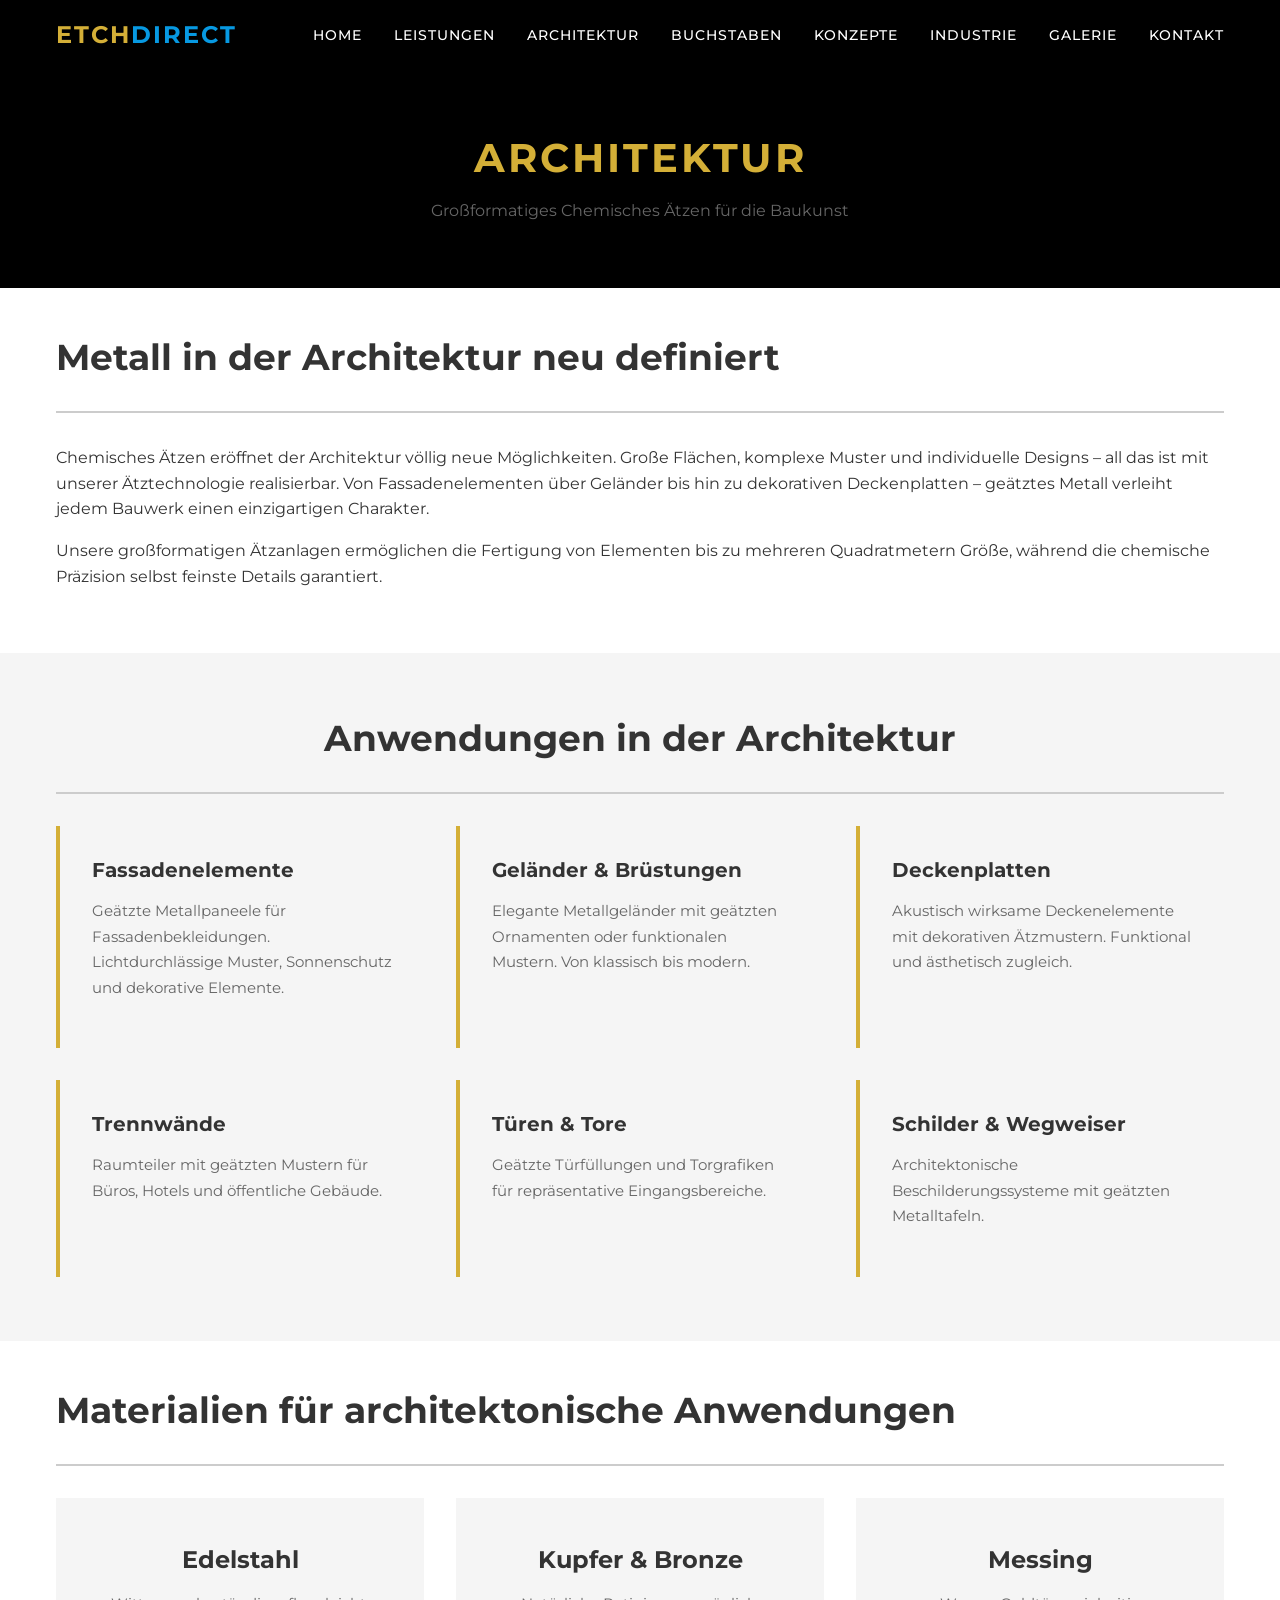
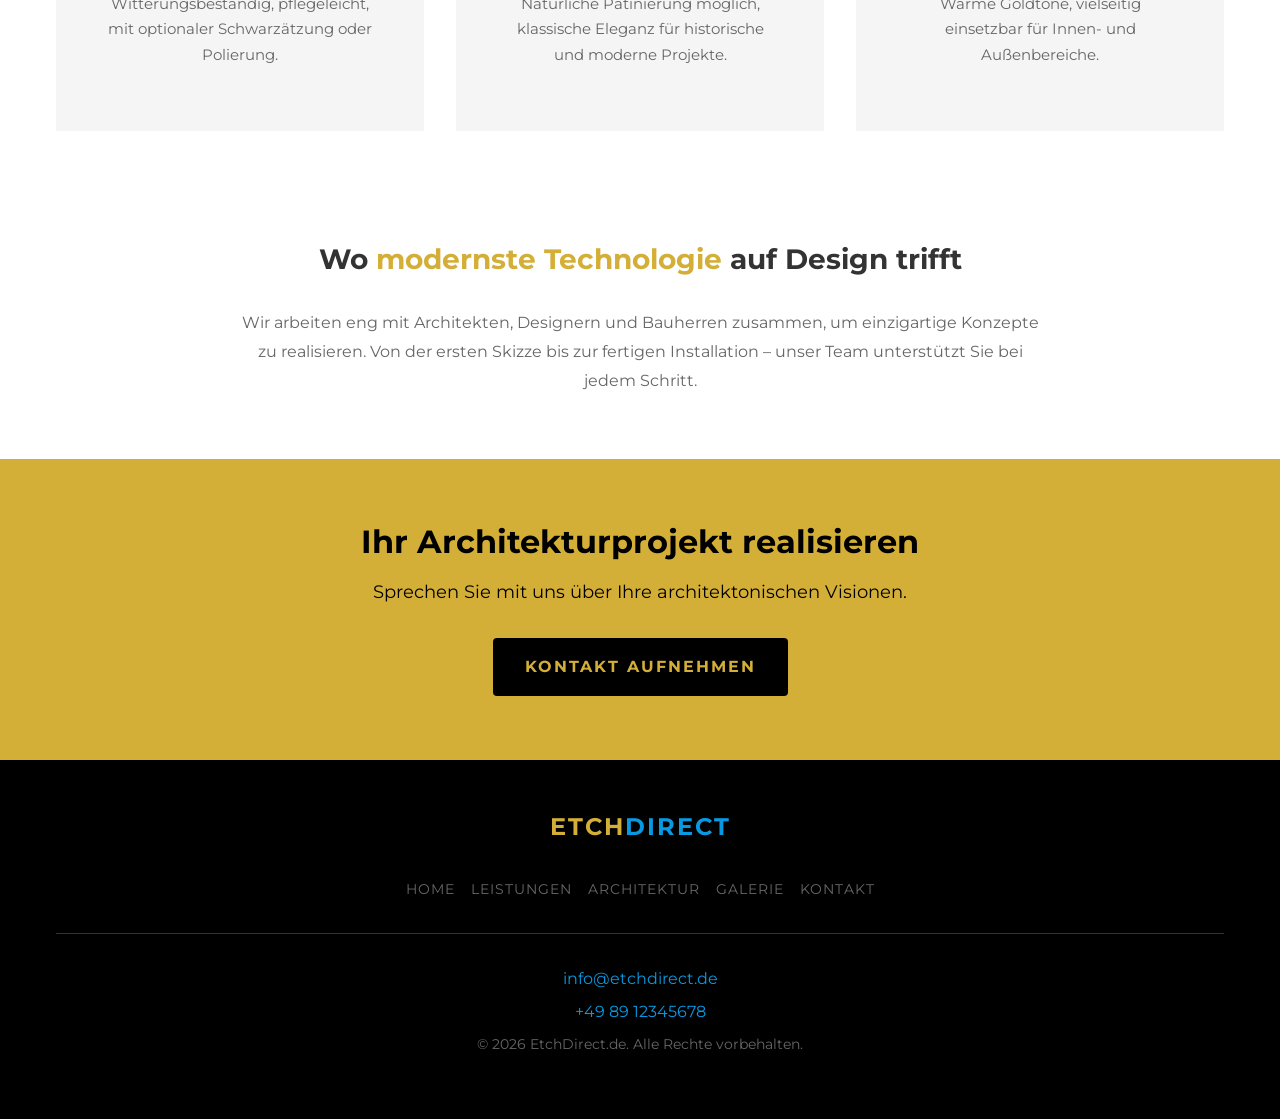
==== architectural.html @ eb01b8ef "Initial commit - EtchDirect.de German site" ====
<!DOCTYPE html>
<html lang="de">
<head>
    <meta charset="UTF-8">
    <meta name="viewport" content="width=device-width, initial-scale=1.0">
    <meta name="description" content="Großformatiges chemisches Ätzen für die Architektur - Fassadenelemente, Geländer, Deckenplatten und dekorative Metallstrukturen für Gebäude.">
    <meta name="keywords" content="Architektur Ätzen, Großformat Ätzen, Fassade Metall, Geländer Ätzen, Deckenplatten">
    <link rel="canonical" href="https://www.etchdirect.de/architectural.html">
    <title>Architektur - Großformatiges Chemisches Ätzen | EtchDirect.de</title>
    <link rel="preconnect" href="https://fonts.googleapis.com">
    <link rel="preconnect" href="https://fonts.gstatic.com" crossorigin>
    <link href="https://fonts.googleapis.com/css2?family=Montserrat:wght@400;500;700&display=swap" rel="stylesheet">
    <link rel="stylesheet" href="styles.css">
</head>
<body>
    <header class="header">
        <div class="container header__inner">
            <a href="index.html" class="logo">Etch<span>Direct</span></a>
            <nav class="nav" aria-label="Hauptnavigation">
                <ul class="nav__list">
                    <li class="nav__item"><a href="index.html" class="nav__link">Home</a></li>
                    <li class="nav__item">
                        <a href="services/chemical-etching.html" class="nav__link">Leistungen</a>
                        <ul class="nav__dropdown">
                            <li><a href="services/chemical-etching.html" class="nav__dropdown-link">Chemisches Ätzen</a></li>
                            <li><a href="services/chemical-milling.html" class="nav__dropdown-link">Chemische Bearbeitung</a></li>
                            <li><a href="services/metal-patination.html" class="nav__dropdown-link">Metall-Patinierung</a></li>
                        </ul>
                    </li>
                    <li class="nav__item"><a href="architectural.html" class="nav__link">Architektur</a></li>
                    <li class="nav__item"><a href="letters.html" class="nav__link">Buchstaben</a></li>
                    <li class="nav__item"><a href="concepts.html" class="nav__link">Konzepte</a></li>
                    <li class="nav__item"><a href="industrial.html" class="nav__link">Industrie</a></li>
                    <li class="nav__item"><a href="gallery.html" class="nav__link">Galerie</a></li>
                    <li class="nav__item"><a href="contact.html" class="nav__link">Kontakt</a></li>
                </ul>
            </nav>
            <button class="menu-toggle" aria-label="Menü öffnen" aria-expanded="false">
                <span class="menu-toggle__bar"></span>
                <span class="menu-toggle__bar"></span>
                <span class="menu-toggle__bar"></span>
            </button>
        </div>
        <nav class="nav--mobile" aria-label="Mobile Navigation">
            <ul class="nav__list">
                <li class="nav__item"><a href="index.html" class="nav__link">Home</a></li>
                <li class="nav__item"><a href="services/chemical-etching.html" class="nav__link">Leistungen</a></li>
                <li class="nav__item"><a href="architectural.html" class="nav__link">Architektur</a></li>
                <li class="nav__item"><a href="letters.html" class="nav__link">Buchstaben</a></li>
                <li class="nav__item"><a href="concepts.html" class="nav__link">Konzepte</a></li>
                <li class="nav__item"><a href="industrial.html" class="nav__link">Industrie</a></li>
                <li class="nav__item"><a href="gallery.html" class="nav__link">Galerie</a></li>
                <li class="nav__item"><a href="contact.html" class="nav__link">Kontakt</a></li>
            </ul>
        </nav>
    </header>

    <section class="page-header">
        <div class="container">
            <h1 class="page-header__title">Architektur</h1>
            <p class="page-header__subtitle">Großformatiges Chemisches Ätzen für die Baukunst</p>
        </div>
    </section>

    <section class="section">
        <div class="container">
            <h2>Metall in der Architektur neu definiert</h2>
            <hr class="divider">
            <p>
                Chemisches Ätzen eröffnet der Architektur völlig neue Möglichkeiten. Große Flächen, komplexe Muster und 
                individuelle Designs – all das ist mit unserer Ätztechnologie realisierbar. Von Fassadenelementen über 
                Geländer bis hin zu dekorativen Deckenplatten – geätztes Metall verleiht jedem Bauwerk einen einzigartigen Charakter.
            </p>
            <p>
                Unsere großformatigen Ätzanlagen ermöglichen die Fertigung von Elementen bis zu mehreren Quadratmetern Größe, 
                während die chemische Präzision selbst feinste Details garantiert.
            </p>
        </div>
    </section>

    <section class="features section--grey">
        <div class="container">
            <h2 class="text-center">Anwendungen in der Architektur</h2>
            <hr class="divider">
            <div class="features__grid">
                <div class="feature-card">
                    <h3 class="feature-card__title">Fassadenelemente</h3>
                    <p class="feature-card__text">
                        Geätzte Metallpaneele für Fassadenbekleidungen. Lichtdurchlässige Muster, Sonnenschutz und dekorative Elemente.
                    </p>
                </div>
                <div class="feature-card">
                    <h3 class="feature-card__title">Geländer & Brüstungen</h3>
                    <p class="feature-card__text">
                        Elegante Metallgeländer mit geätzten Ornamenten oder funktionalen Mustern. Von klassisch bis modern.
                    </p>
                </div>
                <div class="feature-card">
                    <h3 class="feature-card__title">Deckenplatten</h3>
                    <p class="feature-card__text">
                        Akustisch wirksame Deckenelemente mit dekorativen Ätzmustern. Funktional und ästhetisch zugleich.
                    </p>
                </div>
                <div class="feature-card">
                    <h3 class="feature-card__title">Trennwände</h3>
                    <p class="feature-card__text">
                        Raumteiler mit geätzten Mustern für Büros, Hotels und öffentliche Gebäude.
                    </p>
                </div>
                <div class="feature-card">
                    <h3 class="feature-card__title">Türen & Tore</h3>
                    <p class="feature-card__text">
                        Geätzte Türfüllungen und Torgrafiken für repräsentative Eingangsbereiche.
                    </p>
                </div>
                <div class="feature-card">
                    <h3 class="feature-card__title">Schilder & Wegweiser</h3>
                    <p class="feature-card__text">
                        Architektonische Beschilderungssysteme mit geätzten Metalltafeln.
                    </p>
                </div>
            </div>
        </div>
    </section>

    <section class="section">
        <div class="container">
            <h2>Materialien für architektonische Anwendungen</h2>
            <hr class="divider">
            <div class="services-grid">
                <div class="service-card">
                    <h3 class="service-card__title">Edelstahl</h3>
                    <p class="service-card__text">
                        Witterungsbeständig, pflegeleicht, mit optionaler Schwarzätzung oder Polierung.
                    </p>
                </div>
                <div class="service-card">
                    <h3 class="service-card__title">Kupfer & Bronze</h3>
                    <p class="service-card__text">
                        Natürliche Patinierung möglich, klassische Eleganz für historische und moderne Projekte.
                    </p>
                </div>
                <div class="service-card">
                    <h3 class="service-card__title">Messing</h3>
                    <p class="service-card__text">
                        Warme Goldtöne, vielseitig einsetzbar für Innen- und Außenbereiche.
                    </p>
                </div>
            </div>
        </div>
    </section>

    <section class="artisan-section">
        <div class="container">
            <h3 class="artisan-section__title">Wo <span>modernste Technologie</span> auf Design trifft</h3>
            <p class="artisan-section__text">
                Wir arbeiten eng mit Architekten, Designern und Bauherren zusammen, um einzigartige Konzepte 
                zu realisieren. Von der ersten Skizze bis zur fertigen Installation – unser Team unterstützt 
                Sie bei jedem Schritt.
            </p>
        </div>
    </section>

    <section class="cta">
        <div class="container">
            <h2 class="cta__title">Ihr Architekturprojekt realisieren</h2>
            <p class="cta__text">Sprechen Sie mit uns über Ihre architektonischen Visionen.</p>
            <a href="contact.html" class="cta__button">Kontakt aufnehmen</a>
        </div>
    </section>

    <footer class="footer">
        <div class="container">
            <div class="footer__logo">Etch<span>Direct</span></div>
            <nav class="footer__nav">
                <a href="index.html" class="footer__nav-link">Home</a>
                <a href="services/chemical-etching.html" class="footer__nav-link">Leistungen</a>
                <a href="architectural.html" class="footer__nav-link">Architektur</a>
                <a href="gallery.html" class="footer__nav-link">Galerie</a>
                <a href="contact.html" class="footer__nav-link">Kontakt</a>
            </nav>
            <div class="footer__contact">
                <div class="footer__contact-item"><a href="mailto:info@etchdirect.de">info@etchdirect.de</a></div>
                <div class="footer__contact-item"><a href="tel:+498912345678">+49 89 12345678</a></div>
            </div>
            <p class="footer__copy">© 2026 EtchDirect.de. Alle Rechte vorbehalten.</p>
        </div>
    </footer>

    <script>
        const menuToggle = document.querySelector('.menu-toggle');
        const navMobile = document.querySelector('.nav--mobile');
        menuToggle.addEventListener('click', function() {
            this.classList.toggle('active');
            navMobile.classList.toggle('active');
            document.body.style.overflow = navMobile.classList.contains('active') ? 'hidden' : '';
        });
    </script>
</body>
</html>
---- styles.css ----
/* EtchDirect.de - German Chemical Etching Website Styles */

/* ========================================
   CSS Variables / Color Palette
   ======================================== */
:root {
    --color-black: #000000;
    --color-white: #FFFFFF;
    --color-accent-blue: #0799E2;
    --color-grey-dark: #333333;
    --color-grey: #666666;
    --color-grey-light: #f5f5f5;
    --color-gold: #D4AF37;
    --color-gold-dark: #B8860B;
    --color-divider: #cccccc;
    
    --font-primary: 'Montserrat', Arial, sans-serif;
    --font-body: 'Montserrat', Arial, sans-serif;
    
    --spacing-xs: 0.5rem;
    --spacing-sm: 1rem;
    --spacing-md: 2rem;
    --spacing-lg: 3rem;
    --spacing-xl: 4rem;
    
    --transition-fast: 0.3s ease;
    --transition-slow: 0.5s ease;
}

/* ========================================
   Reset & Base Styles
   ======================================== */
*, *::before, *::after {
    box-sizing: border-box;
    margin: 0;
    padding: 0;
}

html {
    font-size: 16px;
    scroll-behavior: smooth;
}

body {
    font-family: var(--font-body);
    font-size: 1rem;
    line-height: 1.6;
    color: var(--color-grey-dark);
    background-color: var(--color-white);
    overflow-x: hidden;
}

img {
    max-width: 100%;
    height: auto;
    display: block;
}

a {
    color: var(--color-accent-blue);
    text-decoration: none;
    transition: color var(--transition-fast);
}

a:hover {
    color: var(--color-gold);
}

h1, h2, h3, h4, h5, h6 {
    font-weight: 700;
    line-height: 1.2;
    margin-bottom: var(--spacing-sm);
}

h1 { font-size: 2.25rem; }
h2 { font-size: 1.875rem; }
h3 { font-size: 1.5rem; }
h4 { font-size: 1.25rem; }

p {
    margin-bottom: var(--spacing-sm);
}

/* ========================================
   Layout Containers
   ======================================== */
.container {
    width: 100%;
    max-width: 1200px;
    margin: 0 auto;
    padding: 0 var(--spacing-sm);
}

.section {
    padding: var(--spacing-lg) 0;
}

.section--dark {
    background-color: var(--color-black);
    color: var(--color-white);
}

.section--grey {
    background-color: var(--color-grey-light);
}

/* ========================================
   Header & Navigation
   ======================================== */
.header {
    background-color: var(--color-black);
    padding: var(--spacing-sm) 0;
    position: sticky;
    top: 0;
    z-index: 1000;
}

.header__inner {
    display: flex;
    justify-content: space-between;
    align-items: center;
}

.logo {
    font-size: 1.5rem;
    font-weight: 700;
    color: var(--color-gold);
    text-transform: uppercase;
    letter-spacing: 2px;
}

.logo span {
    color: var(--color-accent-blue);
}

/* Desktop Navigation */
.nav {
    display: none;
}

.nav__list {
    list-style: none;
    display: flex;
    gap: var(--spacing-md);
}

.nav__item {
    position: relative;
}

.nav__link {
    color: var(--color-white);
    font-size: 0.875rem;
    font-weight: 500;
    text-transform: uppercase;
    letter-spacing: 1px;
    padding: var(--spacing-xs) 0;
    display: block;
}

.nav__link:hover {
    color: var(--color-gold);
}

/* Dropdown */
.nav__dropdown {
    position: absolute;
    top: 100%;
    left: 0;
    background-color: var(--color-black);
    min-width: 200px;
    opacity: 0;
    visibility: hidden;
    transform: translateY(10px);
    transition: all var(--transition-fast);
    z-index: 100;
}

.nav__item:hover .nav__dropdown {
    opacity: 1;
    visibility: visible;
    transform: translateY(0);
}

.nav__dropdown-link {
    display: block;
    padding: var(--spacing-xs) var(--spacing-sm);
    color: var(--color-white);
    font-size: 0.875rem;
    border-bottom: 1px solid var(--color-grey-dark);
}

.nav__dropdown-link:hover {
    background-color: var(--color-gold);
    color: var(--color-black);
}

/* Mobile Menu Toggle */
.menu-toggle {
    display: flex;
    flex-direction: column;
    justify-content: space-between;
    width: 30px;
    height: 24px;
    background: none;
    border: none;
    cursor: pointer;
    padding: 0;
}

.menu-toggle__bar {
    display: block;
    width: 100%;
    height: 3px;
    background-color: var(--color-gold);
    transition: all var(--transition-fast);
}

.menu-toggle.active .menu-toggle__bar:nth-child(1) {
    transform: rotate(45deg) translate(6px, 6px);
}

.menu-toggle.active .menu-toggle__bar:nth-child(2) {
    opacity: 0;
}

.menu-toggle.active .menu-toggle__bar:nth-child(3) {
    transform: rotate(-45deg) translate(6px, -6px);
}

/* Mobile Navigation Overlay */
.nav--mobile {
    position: fixed;
    top: 0;
    left: 0;
    width: 100%;
    height: 100vh;
    background-color: rgba(0, 0, 0, 0.95);
    display: flex;
    flex-direction: column;
    justify-content: center;
    align-items: center;
    gap: var(--spacing-md);
    opacity: 0;
    visibility: hidden;
    transition: all var(--transition-slow);
    z-index: 999;
}

.nav--mobile.active {
    opacity: 1;
    visibility: visible;
}

.nav--mobile .nav__list {
    flex-direction: column;
    align-items: center;
    gap: var(--spacing-md);
}

.nav--mobile .nav__link {
    font-size: 1.5rem;
}

/* Social Icons */
.social-icons {
    display: flex;
    gap: var(--spacing-sm);
    margin-top: var(--spacing-sm);
}

.social-icon {
    color: var(--color-white);
    font-size: 1.25rem;
    transition: color var(--transition-fast);
}

.social-icon:hover {
    color: var(--color-gold);
}

/* ========================================
   Hero Section
   ======================================== */
.hero {
    background-color: var(--color-black);
    color: var(--color-white);
    text-align: center;
    padding: var(--spacing-xl) var(--spacing-sm);
    min-height: 80vh;
    display: flex;
    flex-direction: column;
    justify-content: center;
    align-items: center;
}

.hero__title {
    font-size: 2.5rem;
    font-weight: 700;
    text-transform: uppercase;
    letter-spacing: 3px;
    margin-bottom: var(--spacing-md);
    color: var(--color-gold);
}

.hero__subtitle {
    font-size: 1.125rem;
    max-width: 800px;
    margin: 0 auto var(--spacing-md);
    line-height: 1.8;
}

.hero__tagline {
    font-size: 1rem;
    color: var(--color-grey);
    margin-bottom: var(--spacing-lg);
}

/* ========================================
   About Section
   ======================================== */
.about {
    padding: var(--spacing-xl) var(--spacing-sm);
    background-color: var(--color-black);
    color: var(--color-white);
}

.about__title {
    font-size: 2rem;
    color: var(--color-gold);
    text-align: center;
    margin-bottom: var(--spacing-md);
}

.about__text {
    max-width: 900px;
    margin: 0 auto;
    text-align: center;
    font-size: 1rem;
    line-height: 1.8;
    color: var(--color-white);
}

.about__text p {
    margin-bottom: var(--spacing-md);
}

/* ========================================
   Features Section
   ======================================== */
.features {
    padding: var(--spacing-xl) var(--spacing-sm);
}

.features__title {
    font-size: 1.5rem;
    text-align: center;
    color: var(--color-grey-dark);
    margin-bottom: var(--spacing-lg);
}

.features__grid {
    display: grid;
    grid-template-columns: 1fr;
    gap: var(--spacing-md);
    max-width: 1200px;
    margin: 0 auto;
}

.feature-card {
    padding: var(--spacing-md);
    background-color: var(--color-grey-light);
    border-left: 4px solid var(--color-gold);
}

.feature-card__title {
    font-size: 1.25rem;
    color: var(--color-grey-dark);
    margin-bottom: var(--spacing-sm);
}

.feature-card__text {
    color: var(--color-grey);
    font-size: 0.9375rem;
    line-height: 1.7;
}

/* ========================================
   Contact Section
   ======================================== */
.contact {
    padding: var(--spacing-xl) var(--spacing-sm);
    background-color: var(--color-black);
    color: var(--color-white);
}

.contact__title {
    font-size: 2rem;
    color: var(--color-gold);
    text-align: center;
    margin-bottom: var(--spacing-lg);
}

.contact__grid {
    display: grid;
    grid-template-columns: 1fr;
    gap: var(--spacing-lg);
    max-width: 1000px;
    margin: 0 auto;
}

.contact__info {
    text-align: center;
}

.contact__info-item {
    margin-bottom: var(--spacing-md);
}

.contact__info-label {
    font-size: 0.875rem;
    color: var(--color-grey);
    text-transform: uppercase;
    letter-spacing: 1px;
    margin-bottom: var(--spacing-xs);
}

.contact__info-value {
    font-size: 1.25rem;
    color: var(--color-white);
}

.contact__info-value a {
    color: var(--color-accent-blue);
}

.contact__info-value a:hover {
    color: var(--color-gold);
}

/* ========================================
   Contact Form
   ======================================== */
.contact-form {
    background-color: var(--color-grey-dark);
    padding: var(--spacing-md);
    border-radius: 8px;
}

.form-group {
    margin-bottom: var(--spacing-sm);
}

.form-label {
    display: block;
    font-size: 0.875rem;
    color: var(--color-white);
    margin-bottom: var(--spacing-xs);
    text-transform: uppercase;
    letter-spacing: 1px;
}

.form-input,
.form-textarea {
    width: 100%;
    padding: 0.75rem;
    font-size: 1rem;
    font-family: var(--font-body);
    border: 2px solid var(--color-grey);
    background-color: var(--color-black);
    color: var(--color-white);
    border-radius: 4px;
    transition: border-color var(--transition-fast);
}

.form-input:focus,
.form-textarea:focus {
    outline: none;
    border-color: var(--color-gold);
}

.form-textarea {
    min-height: 150px;
    resize: vertical;
}

.form-button {
    width: 100%;
    padding: 1rem;
    font-size: 1rem;
    font-weight: 700;
    text-transform: uppercase;
    letter-spacing: 2px;
    background-color: var(--color-gold);
    color: var(--color-black);
    border: none;
    border-radius: 4px;
    cursor: pointer;
    transition: background-color var(--transition-fast);
}

.form-button:hover {
    background-color: var(--color-gold-dark);
}

/* ========================================
   Services Section
   ======================================== */
.services-grid {
    display: grid;
    grid-template-columns: 1fr;
    gap: var(--spacing-md);
}

.service-card {
    padding: var(--spacing-lg);
    background-color: var(--color-grey-light);
    text-align: center;
    transition: transform var(--transition-fast), box-shadow var(--transition-fast);
}

.service-card:hover {
    transform: translateY(-5px);
    box-shadow: 0 10px 30px rgba(0, 0, 0, 0.1);
}

.service-card__icon {
    font-size: 3rem;
    color: var(--color-gold);
    margin-bottom: var(--spacing-sm);
}

.service-card__title {
    font-size: 1.5rem;
    color: var(--color-grey-dark);
    margin-bottom: var(--spacing-sm);
}

.service-card__text {
    color: var(--color-grey);
    font-size: 0.9375rem;
    line-height: 1.7;
}

/* ========================================
   Gallery Section
   ======================================== */
.gallery-grid {
    display: grid;
    grid-template-columns: repeat(2, 1fr);
    gap: var(--spacing-sm);
}

.gallery-item {
    position: relative;
    overflow: hidden;
    aspect-ratio: 1;
    background-color: var(--color-grey-light);
}

.gallery-item img {
    width: 100%;
    height: 100%;
    object-fit: cover;
    transition: transform var(--transition-slow);
}

.gallery-item:hover img {
    transform: scale(1.1);
}

.gallery-item__overlay {
    position: absolute;
    bottom: 0;
    left: 0;
    right: 0;
    padding: var(--spacing-sm);
    background: linear-gradient(transparent, rgba(0, 0, 0, 0.8));
    color: var(--color-white);
    font-size: 0.875rem;
    transform: translateY(100%);
    transition: transform var(--transition-fast);
}

.gallery-item:hover .gallery-item__overlay {
    transform: translateY(0);
}

/* ========================================
   Process Section
   ======================================== */
.process-steps {
    display: grid;
    grid-template-columns: 1fr;
    gap: var(--spacing-md);
    counter-reset: step;
}

.process-step {
    position: relative;
    padding-left: 60px;
    counter-increment: step;
}

.process-step::before {
    content: counter(step);
    position: absolute;
    left: 0;
    top: 0;
    width: 40px;
    height: 40px;
    background-color: var(--color-gold);
    color: var(--color-black);
    font-size: 1.25rem;
    font-weight: 700;
    display: flex;
    align-items: center;
    justify-content: center;
    border-radius: 50%;
}

.process-step__title {
    font-size: 1.125rem;
    color: var(--color-grey-dark);
    margin-bottom: var(--spacing-xs);
}

.process-step__text {
    color: var(--color-grey);
    font-size: 0.9375rem;
    line-height: 1.7;
}

/* ========================================
   CTA Section
   ======================================== */
.cta {
    padding: var(--spacing-xl) var(--spacing-sm);
    background-color: var(--color-gold);
    text-align: center;
}

.cta__title {
    font-size: 2rem;
    color: var(--color-black);
    margin-bottom: var(--spacing-sm);
}

.cta__text {
    font-size: 1.125rem;
    color: var(--color-black);
    margin-bottom: var(--spacing-md);
    max-width: 600px;
    margin-left: auto;
    margin-right: auto;
}

.cta__button {
    display: inline-block;
    padding: 1rem 2rem;
    font-size: 1rem;
    font-weight: 700;
    text-transform: uppercase;
    letter-spacing: 2px;
    background-color: var(--color-black);
    color: var(--color-gold);
    border-radius: 4px;
    transition: all var(--transition-fast);
}

.cta__button:hover {
    background-color: var(--color-white);
    color: var(--color-black);
}

/* ========================================
   Footer
   ======================================== */
.footer {
    background-color: var(--color-black);
    color: var(--color-white);
    padding: var(--spacing-lg) var(--spacing-sm);
    text-align: center;
}

.footer__logo {
    font-size: 1.5rem;
    font-weight: 700;
    color: var(--color-gold);
    text-transform: uppercase;
    letter-spacing: 2px;
    margin-bottom: var(--spacing-md);
}

.footer__logo span {
    color: var(--color-accent-blue);
}

.footer__nav {
    display: flex;
    flex-wrap: wrap;
    justify-content: center;
    gap: var(--spacing-sm);
    margin-bottom: var(--spacing-md);
}

.footer__nav-link {
    color: var(--color-grey);
    font-size: 0.875rem;
    text-transform: uppercase;
    letter-spacing: 1px;
}

.footer__nav-link:hover {
    color: var(--color-gold);
}

.footer__copy {
    font-size: 0.875rem;
    color: var(--color-grey);
}

.footer__contact {
    margin-top: var(--spacing-md);
    padding-top: var(--spacing-md);
    border-top: 1px solid var(--color-grey-dark);
}

.footer__contact-item {
    margin-bottom: var(--spacing-xs);
}

.footer__contact-item a {
    color: var(--color-accent-blue);
}

.footer__contact-item a:hover {
    color: var(--color-gold);
}

/* ========================================
   Page Header
   ======================================== */
.page-header {
    background-color: var(--color-black);
    color: var(--color-white);
    padding: var(--spacing-xl) var(--spacing-sm);
    text-align: center;
}

.page-header__title {
    font-size: 2.5rem;
    color: var(--color-gold);
    text-transform: uppercase;
    letter-spacing: 3px;
    margin-bottom: var(--spacing-sm);
}

.page-header__subtitle {
    font-size: 1rem;
    color: var(--color-grey);
    max-width: 600px;
    margin: 0 auto;
}

/* ========================================
   Divider
   ======================================== */
.divider {
    border: 0;
    border-top: 2px solid var(--color-divider);
    margin: var(--spacing-md) 0;
}

.divider--gold {
    border-color: var(--color-gold);
}

/* ========================================
   Text Utilities
   ======================================== */
.text-center { text-align: center; }
.text-gold { color: var(--color-gold); }
.text-blue { color: var(--color-accent-blue); }
.text-white { color: var(--color-white); }
.text-grey { color: var(--color-grey); }

/* ========================================
   Responsive Styles
   ======================================== */

/* Tablet and up */
@media (min-width: 768px) {
    h1 { font-size: 3rem; }
    h2 { font-size: 2.25rem; }
    h3 { font-size: 1.75rem; }
    
    .hero__title {
        font-size: 3.5rem;
    }
    
    .hero__subtitle {
        font-size: 1.25rem;
    }
    
    .features__grid {
        grid-template-columns: repeat(2, 1fr);
    }
    
    .contact__grid {
        grid-template-columns: 1fr 1fr;
    }
    
    .services-grid {
        grid-template-columns: repeat(2, 1fr);
    }
    
    .gallery-grid {
        grid-template-columns: repeat(3, 1fr);
    }
    
    .process-steps {
        grid-template-columns: repeat(2, 1fr);
    }
}

/* Desktop and up */
@media (min-width: 1024px) {
    .nav {
        display: block;
    }
    
    .menu-toggle {
        display: none;
    }
    
    .hero {
        min-height: 90vh;
    }
    
    .hero__title {
        font-size: 4rem;
    }
    
    .features__grid {
        grid-template-columns: repeat(3, 1fr);
    }
    
    .services-grid {
        grid-template-columns: repeat(3, 1fr);
    }
    
    .gallery-grid {
        grid-template-columns: repeat(4, 1fr);
    }
    
    .process-steps {
        grid-template-columns: repeat(4, 1fr);
    }
    
    .contact__grid {
        grid-template-columns: 1fr 2fr;
    }
}

/* Mobile only helpers */
@media (max-width: 767px) {
    .hide-for-small {
        display: none;
    }
}

@media (min-width: 768px) {
    .hide-for-medium {
        display: none;
    }
}

@media (min-width: 1024px) {
    .hide-for-large {
        display: none;
    }
}

/* ========================================
   Animation Utilities
   ======================================== */
.fade-in {
    opacity: 0;
    transform: translateY(20px);
    transition: opacity 0.6s ease, transform 0.6s ease;
}

.fade-in.visible {
    opacity: 1;
    transform: translateY(0);
}

/* ========================================
   Button Styles
   ======================================== */
.btn {
    display: inline-block;
    padding: 0.875rem 1.5rem;
    font-size: 0.875rem;
    font-weight: 700;
    text-transform: uppercase;
    letter-spacing: 1px;
    border-radius: 4px;
    transition: all var(--transition-fast);
    cursor: pointer;
}

.btn--primary {
    background-color: var(--color-gold);
    color: var(--color-black);
    border: 2px solid var(--color-gold);
}

.btn--primary:hover {
    background-color: var(--color-gold-dark);
    border-color: var(--color-gold-dark);
}

.btn--secondary {
    background-color: transparent;
    color: var(--color-gold);
    border: 2px solid var(--color-gold);
}

.btn--secondary:hover {
    background-color: var(--color-gold);
    color: var(--color-black);
}

/* ========================================
   Icon Styles
   ======================================== */
.icon {
    display: inline-block;
    width: 1em;
    height: 1em;
    vertical-align: middle;
}

.icon-star::before {
    content: "★";
}

/* ========================================
   Specific Component Styles
   ======================================== */

/* Like having your own department section */
.department-section {
    background-color: var(--color-black);
    color: var(--color-white);
    padding: var(--spacing-xl) var(--spacing-sm);
}

.department-section__title {
    font-size: 1.5rem;
    color: var(--color-white);
    text-align: center;
    margin-bottom: var(--spacing-md);
}

.department-list {
    list-style: none;
    max-width: 800px;
    margin: 0 auto;
}

.department-list__item {
    padding: var(--spacing-sm) 0;
    padding-left: var(--spacing-lg);
    position: relative;
    border-bottom: 1px solid var(--color-grey-dark);
}

.department-list__item::before {
    content: "✓";
    position: absolute;
    left: 0;
    color: var(--color-gold);
    font-weight: 700;
}

/* State of the art section */
.artisan-section {
    padding: var(--spacing-xl) var(--spacing-sm);
    background-color: var(--color-white);
}

.artisan-section__title {
    font-size: 1.75rem;
    color: var(--color-grey-dark);
    text-align: center;
    margin-bottom: var(--spacing-md);
}

.artisan-section__title span {
    color: var(--color-gold);
}

.artisan-section__text {
    max-width: 800px;
    margin: 0 auto;
    text-align: center;
    color: var(--color-grey);
    line-height: 1.8;
}

/* In-house capabilities */
.capabilities-section {
    padding: var(--spacing-xl) var(--spacing-sm);
    background-color: var(--color-grey-light);
}

.capabilities-section__title {
    font-size: 1.5rem;
    text-align: center;
    color: var(--color-grey-dark);
    margin-bottom: var(--spacing-lg);
}

.capability-item {
    text-align: center;
    padding: var(--spacing-md);
}

.capability-item__icon {
    font-size: 2.5rem;
    color: var(--color-gold);
    margin-bottom: var(--spacing-sm);
}

.capability-item__title {
    font-size: 1.125rem;
    color: var(--color-grey-dark);
    margin-bottom: var(--spacing-xs);
}

.capability-item__text {
    color: var(--color-grey);
    font-size: 0.9375rem;
}
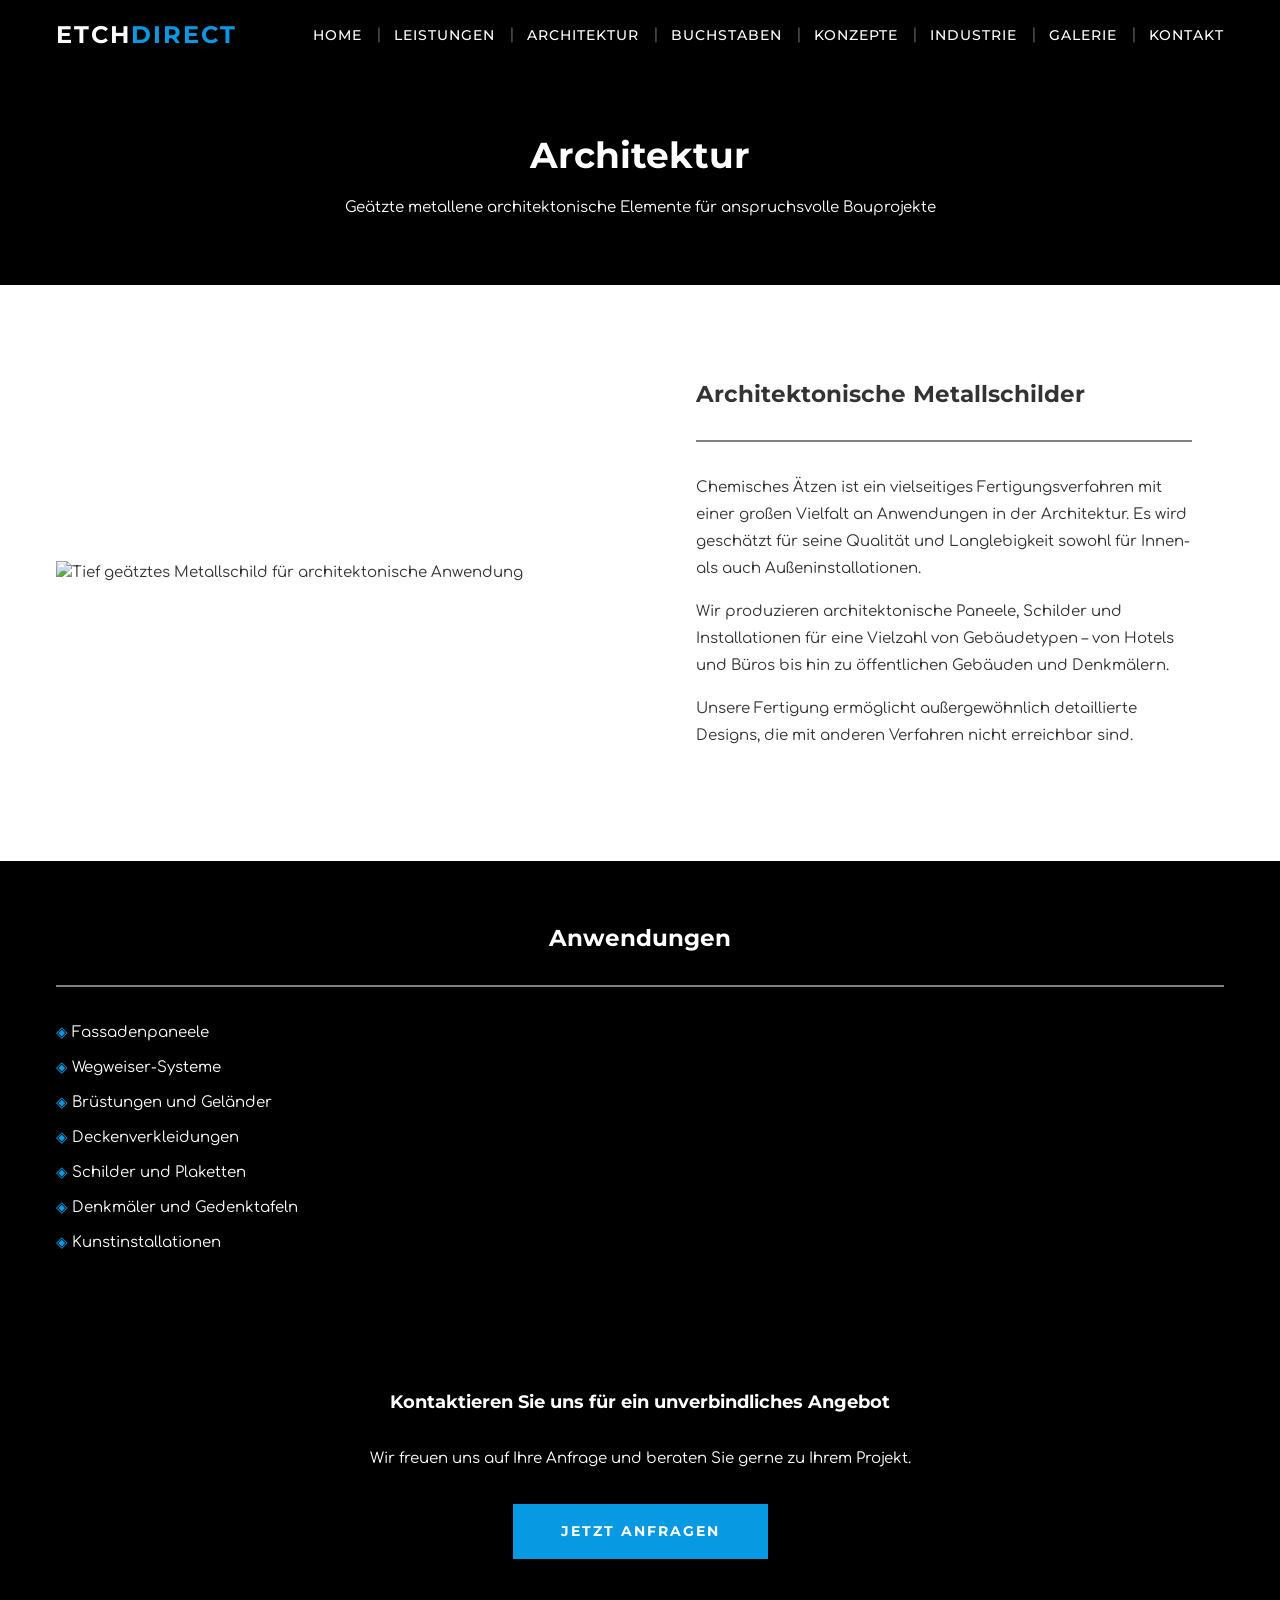
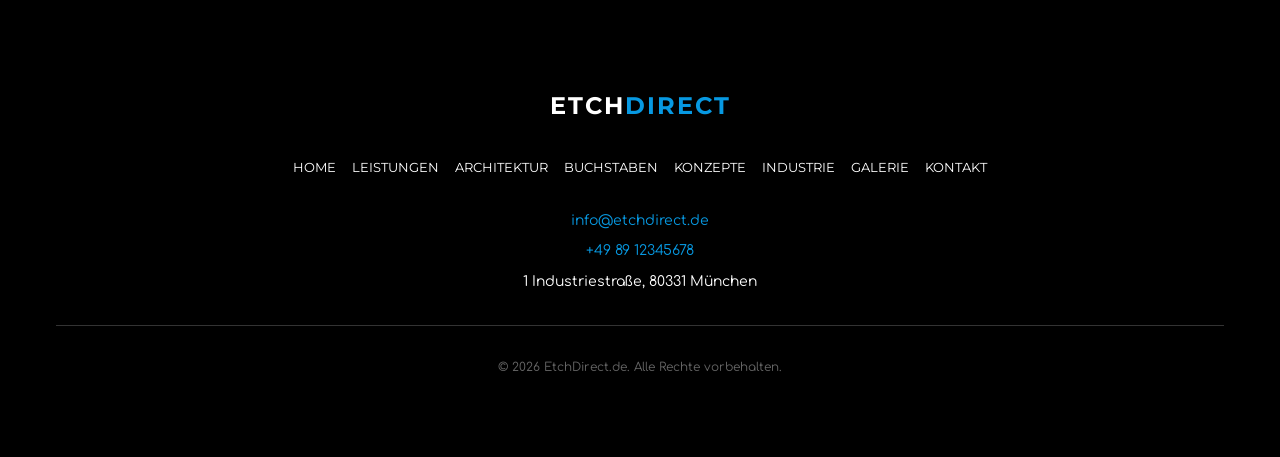
==== commit 5c0eedd7: "Rebuild EtchDirect.de with exact styling matching source site - Fixed color scheme: black background" ====
--- a/architectural.html
+++ b/architectural.html
@@ -3,16 +3,22 @@
 <head>
     <meta charset="UTF-8">
     <meta name="viewport" content="width=device-width, initial-scale=1.0">
-    <meta name="description" content="Großformatiges chemisches Ätzen für die Architektur - Fassadenelemente, Geländer, Deckenplatten und dekorative Metallstrukturen für Gebäude.">
-    <meta name="keywords" content="Architektur Ätzen, Großformat Ätzen, Fassade Metall, Geländer Ätzen, Deckenplatten">
+    <meta name="description" content="Architektonische Elemente aus geätztem Metall - Paneele, Schilder und Installationen für Gebäude.">
+    <meta name="keywords" content="architektonisches Ätzen, Metallpaneele, Gebäudeschilder, architektonische Elemente">
+    <meta name="author" content="EtchDirect.de">
     <link rel="canonical" href="https://www.etchdirect.de/architectural.html">
-    <title>Architektur - Großformatiges Chemisches Ätzen | EtchDirect.de</title>
+    <title>Architektur - EtchDirect.de</title>
+    
     <link rel="preconnect" href="https://fonts.googleapis.com">
     <link rel="preconnect" href="https://fonts.gstatic.com" crossorigin>
-    <link href="https://fonts.googleapis.com/css2?family=Montserrat:wght@400;500;700&display=swap" rel="stylesheet">
+    <link href="https://fonts.googleapis.com/css2?family=Montserrat:wght@400;500;700&family=Comfortaa:wght@400;500;700&display=swap" rel="stylesheet">
     <link rel="stylesheet" href="styles.css">
 </head>
 <body>
+    <div class="top-bar">
+        <span class="top-bar__text">Ihr Handelspartner für Chemisches Ätzen – Ausschließlich für den Fachhandel</span>
+    </div>
+
     <header class="header">
         <div class="container header__inner">
             <a href="index.html" class="logo">Etch<span>Direct</span></a>
@@ -56,116 +62,54 @@
     </header>
 
     <section class="page-header">
-        <div class="container">
-            <h1 class="page-header__title">Architektur</h1>
-            <p class="page-header__subtitle">Großformatiges Chemisches Ätzen für die Baukunst</p>
-        </div>
+        <h1 class="page-header__title">Architektur</h1>
+        <p class="page-header__subtitle">Geätzte metallene architektonische Elemente für anspruchsvolle Bauprojekte</p>
     </section>
 
-    <section class="section">
+    <section class="two-col">
         <div class="container">
-            <h2>Metall in der Architektur neu definiert</h2>
-            <hr class="divider">
-            <p>
-                Chemisches Ätzen eröffnet der Architektur völlig neue Möglichkeiten. Große Flächen, komplexe Muster und 
-                individuelle Designs – all das ist mit unserer Ätztechnologie realisierbar. Von Fassadenelementen über 
-                Geländer bis hin zu dekorativen Deckenplatten – geätztes Metall verleiht jedem Bauwerk einen einzigartigen Charakter.
-            </p>
-            <p>
-                Unsere großformatigen Ätzanlagen ermöglichen die Fertigung von Elementen bis zu mehreren Quadratmetern Größe, 
-                während die chemische Präzision selbst feinste Details garantiert.
-            </p>
-        </div>
-    </section>
-
-    <section class="features section--grey">
-        <div class="container">
-            <h2 class="text-center">Anwendungen in der Architektur</h2>
-            <hr class="divider">
-            <div class="features__grid">
-                <div class="feature-card">
-                    <h3 class="feature-card__title">Fassadenelemente</h3>
-                    <p class="feature-card__text">
-                        Geätzte Metallpaneele für Fassadenbekleidungen. Lichtdurchlässige Muster, Sonnenschutz und dekorative Elemente.
+            <div class="two-col__grid">
+                <div class="two-col__image">
+                    <img src="images/deep-etched.jpg" alt="Tief geätztes Metallschild für architektonische Anwendung">
+                </div>
+                <div class="two-col__content">
+                    <h2 class="two-col__title">Architektonische Metallschilder</h2>
+                    <hr class="divider">
+                    <p class="two-col__text">
+                        Chemisches Ätzen ist ein vielseitiges Fertigungsverfahren mit einer großen Vielfalt an Anwendungen in der Architektur. Es wird geschätzt für seine Qualität und Langlebigkeit sowohl für Innen- als auch Außeninstallationen.
                     </p>
-                </div>
-                <div class="feature-card">
-                    <h3 class="feature-card__title">Geländer & Brüstungen</h3>
-                    <p class="feature-card__text">
-                        Elegante Metallgeländer mit geätzten Ornamenten oder funktionalen Mustern. Von klassisch bis modern.
+                    <p class="two-col__text">
+                        Wir produzieren architektonische Paneele, Schilder und Installationen für eine Vielzahl von Gebäudetypen – von Hotels und Büros bis hin zu öffentlichen Gebäuden und Denkmälern.
                     </p>
-                </div>
-                <div class="feature-card">
-                    <h3 class="feature-card__title">Deckenplatten</h3>
-                    <p class="feature-card__text">
-                        Akustisch wirksame Deckenelemente mit dekorativen Ätzmustern. Funktional und ästhetisch zugleich.
-                    </p>
-                </div>
-                <div class="feature-card">
-                    <h3 class="feature-card__title">Trennwände</h3>
-                    <p class="feature-card__text">
-                        Raumteiler mit geätzten Mustern für Büros, Hotels und öffentliche Gebäude.
-                    </p>
-                </div>
-                <div class="feature-card">
-                    <h3 class="feature-card__title">Türen & Tore</h3>
-                    <p class="feature-card__text">
-                        Geätzte Türfüllungen und Torgrafiken für repräsentative Eingangsbereiche.
-                    </p>
-                </div>
-                <div class="feature-card">
-                    <h3 class="feature-card__title">Schilder & Wegweiser</h3>
-                    <p class="feature-card__text">
-                        Architektonische Beschilderungssysteme mit geätzten Metalltafeln.
+                    <p class="two-col__text">
+                        Unsere Fertigung ermöglicht außergewöhnlich detaillierte Designs, die mit anderen Verfahren nicht erreichbar sind.
                     </p>
                 </div>
             </div>
         </div>
     </section>
 
-    <section class="section">
+    <section class="capabilities">
         <div class="container">
-            <h2>Materialien für architektonische Anwendungen</h2>
+            <h2 class="capabilities__title">Anwendungen</h2>
             <hr class="divider">
-            <div class="services-grid">
-                <div class="service-card">
-                    <h3 class="service-card__title">Edelstahl</h3>
-                    <p class="service-card__text">
-                        Witterungsbeständig, pflegeleicht, mit optionaler Schwarzätzung oder Polierung.
-                    </p>
-                </div>
-                <div class="service-card">
-                    <h3 class="service-card__title">Kupfer & Bronze</h3>
-                    <p class="service-card__text">
-                        Natürliche Patinierung möglich, klassische Eleganz für historische und moderne Projekte.
-                    </p>
-                </div>
-                <div class="service-card">
-                    <h3 class="service-card__title">Messing</h3>
-                    <p class="service-card__text">
-                        Warme Goldtöne, vielseitig einsetzbar für Innen- und Außenbereiche.
-                    </p>
-                </div>
-            </div>
-        </div>
-    </section>
-
-    <section class="artisan-section">
-        <div class="container">
-            <h3 class="artisan-section__title">Wo <span>modernste Technologie</span> auf Design trifft</h3>
-            <p class="artisan-section__text">
-                Wir arbeiten eng mit Architekten, Designern und Bauherren zusammen, um einzigartige Konzepte 
-                zu realisieren. Von der ersten Skizze bis zur fertigen Installation – unser Team unterstützt 
-                Sie bei jedem Schritt.
-            </p>
+            <ul class="capabilities__list">
+                <li>Fassadenpaneele</li>
+                <li>Wegweiser-Systeme</li>
+                <li>Brüstungen und Geländer</li>
+                <li>Deckenverkleidungen</li>
+                <li>Schilder und Plaketten</li>
+                <li>Denkmäler und Gedenktafeln</li>
+                <li>Kunstinstallationen</li>
+            </ul>
         </div>
     </section>
 
     <section class="cta">
         <div class="container">
-            <h2 class="cta__title">Ihr Architekturprojekt realisieren</h2>
-            <p class="cta__text">Sprechen Sie mit uns über Ihre architektonischen Visionen.</p>
-            <a href="contact.html" class="cta__button">Kontakt aufnehmen</a>
+            <h2 class="cta__title">Kontaktieren Sie uns für ein unverbindliches Angebot</h2>
+            <p class="cta__text">Wir freuen uns auf Ihre Anfrage und beraten Sie gerne zu Ihrem Projekt.</p>
+            <a href="contact.html" class="cta__button">Jetzt anfragen</a>
         </div>
     </section>
 
@@ -176,12 +120,16 @@
                 <a href="index.html" class="footer__nav-link">Home</a>
                 <a href="services/chemical-etching.html" class="footer__nav-link">Leistungen</a>
                 <a href="architectural.html" class="footer__nav-link">Architektur</a>
+                <a href="letters.html" class="footer__nav-link">Buchstaben</a>
+                <a href="concepts.html" class="footer__nav-link">Konzepte</a>
+                <a href="industrial.html" class="footer__nav-link">Industrie</a>
                 <a href="gallery.html" class="footer__nav-link">Galerie</a>
                 <a href="contact.html" class="footer__nav-link">Kontakt</a>
             </nav>
             <div class="footer__contact">
                 <div class="footer__contact-item"><a href="mailto:info@etchdirect.de">info@etchdirect.de</a></div>
                 <div class="footer__contact-item"><a href="tel:+498912345678">+49 89 12345678</a></div>
+                <div class="footer__contact-item">1 Industriestraße, 80331 München</div>
             </div>
             <p class="footer__copy">© 2026 EtchDirect.de. Alle Rechte vorbehalten.</p>
         </div>
@@ -190,11 +138,20 @@
     <script>
         const menuToggle = document.querySelector('.menu-toggle');
         const navMobile = document.querySelector('.nav--mobile');
-        menuToggle.addEventListener('click', function() {
-            this.classList.toggle('active');
-            navMobile.classList.toggle('active');
-            document.body.style.overflow = navMobile.classList.contains('active') ? 'hidden' : '';
-        });
+        if (menuToggle && navMobile) {
+            menuToggle.addEventListener('click', function() {
+                this.classList.toggle('active');
+                navMobile.classList.toggle('active');
+                document.body.style.overflow = navMobile.classList.contains('active') ? 'hidden' : '';
+            });
+            document.querySelectorAll('.nav--mobile .nav__link').forEach(link => {
+                link.addEventListener('click', () => {
+                    menuToggle.classList.remove('active');
+                    navMobile.classList.remove('active');
+                    document.body.style.overflow = '';
+                });
+            });
+        }
     </script>
 </body>
 </html>
--- a/styles.css
+++ b/styles.css
@@ -1,4 +1,5 @@
 /* EtchDirect.de - German Chemical Etching Website Styles */
+/* Matched exactly to source site styling */
 
 /* ========================================
    CSS Variables / Color Palette
@@ -10,12 +11,10 @@
     --color-grey-dark: #333333;
     --color-grey: #666666;
     --color-grey-light: #f5f5f5;
-    --color-gold: #D4AF37;
-    --color-gold-dark: #B8860B;
-    --color-divider: #cccccc;
+    --color-divider: grey;
     
     --font-primary: 'Montserrat', Arial, sans-serif;
-    --font-body: 'Montserrat', Arial, sans-serif;
+    --font-body: 'Comfortaa', 'Montserrat Fallback', Arial, sans-serif;
     
     --spacing-xs: 0.5rem;
     --spacing-sm: 1rem;
@@ -43,7 +42,7 @@
 
 body {
     font-family: var(--font-body);
-    font-size: 1rem;
+    font-size: 15px;
     line-height: 1.6;
     color: var(--color-grey-dark);
     background-color: var(--color-white);
@@ -63,22 +62,25 @@
 }
 
 a:hover {
-    color: var(--color-gold);
+    color: var(--color-accent-blue);
+    text-decoration: underline;
 }
 
 h1, h2, h3, h4, h5, h6 {
+    font-family: var(--font-primary);
     font-weight: 700;
     line-height: 1.2;
     margin-bottom: var(--spacing-sm);
 }
 
-h1 { font-size: 2.25rem; }
-h2 { font-size: 1.875rem; }
-h3 { font-size: 1.5rem; }
-h4 { font-size: 1.25rem; }
+h1 { font-size: 23px; }
+h2 { font-size: 20px; }
+h3 { font-size: 18px; }
+h4 { font-size: 16px; }
 
 p {
     margin-bottom: var(--spacing-sm);
+    font-size: 15px;
 }
 
 /* ========================================
@@ -102,6 +104,21 @@
 
 .section--grey {
     background-color: var(--color-grey-light);
+    color: var(--color-grey-dark);
+}
+
+.section--white {
+    background-color: var(--color-white);
+    color: var(--color-grey-dark);
+}
+
+/* ========================================
+   Dividers
+   ======================================== */
+.divider {
+    border: none;
+    border-top: 2px solid var(--color-divider);
+    margin: var(--spacing-md) 0;
 }
 
 /* ========================================
@@ -122,11 +139,13 @@
 }
 
 .logo {
+    font-family: var(--font-primary);
     font-size: 1.5rem;
     font-weight: 700;
-    color: var(--color-gold);
+    color: var(--color-white);
     text-transform: uppercase;
     letter-spacing: 2px;
+    text-decoration: none;
 }
 
 .logo span {
@@ -136,12 +155,19 @@
 /* Desktop Navigation */
 .nav {
     display: none;
+}
+
+@media (min-width: 768px) {
+    .nav {
+        display: block;
+    }
 }
 
 .nav__list {
     list-style: none;
     display: flex;
     gap: var(--spacing-md);
+    align-items: center;
 }
 
 .nav__item {
@@ -150,16 +176,29 @@
 
 .nav__link {
     color: var(--color-white);
-    font-size: 0.875rem;
+    font-family: var(--font-primary);
+    font-size: 14px;
     font-weight: 500;
     text-transform: uppercase;
     letter-spacing: 1px;
     padding: var(--spacing-xs) 0;
     display: block;
+    text-decoration: none;
 }
 
 .nav__link:hover {
-    color: var(--color-gold);
+    color: var(--color-accent-blue);
+    text-decoration: none;
+}
+
+/* Pipe separator between nav items */
+.nav__item:not(:last-child)::after {
+    content: '|';
+    color: var(--color-grey);
+    position: absolute;
+    right: calc(-1 * var(--spacing-md) / 2 - 4px);
+    top: 50%;
+    transform: translateY(-50%);
 }
 
 /* Dropdown */
@@ -174,6 +213,7 @@
     transform: translateY(10px);
     transition: all var(--transition-fast);
     z-index: 100;
+    border-top: 2px solid var(--color-accent-blue);
 }
 
 .nav__item:hover .nav__dropdown {
@@ -186,13 +226,16 @@
     display: block;
     padding: var(--spacing-xs) var(--spacing-sm);
     color: var(--color-white);
-    font-size: 0.875rem;
+    font-family: var(--font-primary);
+    font-size: 13px;
     border-bottom: 1px solid var(--color-grey-dark);
+    text-decoration: none;
 }
 
 .nav__dropdown-link:hover {
-    background-color: var(--color-gold);
-    color: var(--color-black);
+    background-color: var(--color-accent-blue);
+    color: var(--color-white);
+    text-decoration: none;
 }
 
 /* Mobile Menu Toggle */
@@ -208,11 +251,17 @@
     padding: 0;
 }
 
+@media (min-width: 768px) {
+    .menu-toggle {
+        display: none;
+    }
+}
+
 .menu-toggle__bar {
     display: block;
     width: 100%;
     height: 3px;
-    background-color: var(--color-gold);
+    background-color: var(--color-white);
     transition: all var(--transition-fast);
 }
 
@@ -256,10 +305,17 @@
     flex-direction: column;
     align-items: center;
     gap: var(--spacing-md);
+    list-style: none;
 }
 
 .nav--mobile .nav__link {
     font-size: 1.5rem;
+    color: var(--color-white);
+    text-decoration: none;
+}
+
+.nav--mobile .nav__item::after {
+    display: none;
 }
 
 /* Social Icons */
@@ -273,76 +329,267 @@
     color: var(--color-white);
     font-size: 1.25rem;
     transition: color var(--transition-fast);
+    text-decoration: none;
 }
 
 .social-icon:hover {
-    color: var(--color-gold);
+    color: var(--color-accent-blue);
+}
+
+/* ========================================
+   Top Bar (Mobile Only)
+   ======================================== */
+.top-bar {
+    background-color: var(--color-black);
+    color: var(--color-white);
+    text-align: center;
+    padding: var(--spacing-sm);
+    display: block;
+}
+
+@media (min-width: 768px) {
+    .top-bar {
+        display: none;
+    }
+}
+
+.top-bar__text {
+    font-family: var(--font-primary);
+    font-size: 14px;
+    font-weight: 500;
+    text-transform: uppercase;
+    letter-spacing: 1px;
 }
 
 /* ========================================
    Hero Section
    ======================================== */
 .hero {
+    position: relative;
     background-color: var(--color-black);
     color: var(--color-white);
     text-align: center;
     padding: var(--spacing-xl) var(--spacing-sm);
-    min-height: 80vh;
+    min-height: 70vh;
     display: flex;
     flex-direction: column;
     justify-content: center;
     align-items: center;
+    background-size: cover;
+    background-position: center;
+    background-repeat: no-repeat;
+}
+
+.hero__background {
+    position: absolute;
+    top: 0;
+    left: 0;
+    width: 100%;
+    height: 100%;
+    background-image: url('images/hero-bg.png');
+    background-size: cover;
+    background-position: center;
+    opacity: 0.6;
+    z-index: 0;
+}
+
+.hero__content {
+    position: relative;
+    z-index: 1;
+    max-width: 900px;
 }
 
 .hero__title {
-    font-size: 2.5rem;
+    font-family: var(--font-primary);
+    font-size: 36px;
     font-weight: 700;
     text-transform: uppercase;
     letter-spacing: 3px;
     margin-bottom: var(--spacing-md);
-    color: var(--color-gold);
+    color: var(--color-white);
 }
 
 .hero__subtitle {
-    font-size: 1.125rem;
+    font-family: var(--font-primary);
+    font-size: 23px;
     max-width: 800px;
     margin: 0 auto var(--spacing-md);
+    line-height: 1.4;
+}
+
+.hero__text {
+    font-family: var(--font-body);
+    font-size: 15px;
+    max-width: 700px;
+    margin: 0 auto;
     line-height: 1.8;
-}
-
-.hero__tagline {
-    font-size: 1rem;
-    color: var(--color-grey);
-    margin-bottom: var(--spacing-lg);
-}
-
-/* ========================================
-   About Section
+    color: var(--color-white);
+}
+
+/* ========================================
+   About / Intro Section
    ======================================== */
 .about {
     padding: var(--spacing-xl) var(--spacing-sm);
     background-color: var(--color-black);
     color: var(--color-white);
+    text-align: center;
 }
 
 .about__title {
-    font-size: 2rem;
-    color: var(--color-gold);
-    text-align: center;
-    margin-bottom: var(--spacing-md);
+    font-family: var(--font-primary);
+    font-size: 23px;
+    text-align: center;
+    margin-bottom: var(--spacing-md);
+    color: var(--color-white);
 }
 
 .about__text {
     max-width: 900px;
     margin: 0 auto;
-    text-align: center;
-    font-size: 1rem;
+    text-align: left;
+    font-family: var(--font-body);
+    font-size: 15px;
     line-height: 1.8;
     color: var(--color-white);
 }
 
 .about__text p {
     margin-bottom: var(--spacing-md);
+    color: var(--color-white);
+}
+
+/* ========================================
+   Contact Section
+   ======================================== */
+.contact {
+    padding: var(--spacing-xl) var(--spacing-sm);
+    background-color: var(--color-black);
+    color: var(--color-white);
+}
+
+.contact__grid {
+    display: grid;
+    grid-template-columns: 1fr;
+    gap: var(--spacing-lg);
+    max-width: 1000px;
+    margin: 0 auto;
+}
+
+@media (min-width: 768px) {
+    .contact__grid {
+        grid-template-columns: 1fr 1fr;
+    }
+}
+
+.contact__info {
+    text-align: center;
+}
+
+@media (min-width: 768px) {
+    .contact__info {
+        text-align: left;
+    }
+}
+
+.contact__info-title {
+    font-family: var(--font-primary);
+    font-size: 23px;
+    color: var(--color-white);
+    margin-bottom: var(--spacing-md);
+}
+
+.contact__info-text {
+    font-family: var(--font-body);
+    font-size: 15px;
+    color: var(--color-white);
+    margin-bottom: var(--spacing-md);
+    line-height: 1.8;
+}
+
+.contact__info-item {
+    margin-bottom: var(--spacing-md);
+}
+
+.contact__info-label {
+    font-family: var(--font-primary);
+    font-size: 15px;
+    color: var(--color-white);
+    margin-bottom: var(--spacing-xs);
+}
+
+.contact__info-value {
+    font-family: var(--font-primary);
+    font-size: 18px;
+    color: var(--color-white);
+}
+
+.contact__info-value a {
+    color: var(--color-accent-blue);
+}
+
+/* ========================================
+   Contact Form
+   ======================================== */
+.contact-form {
+    background-color: var(--color-black);
+    padding: var(--spacing-md);
+}
+
+.form-group {
+    margin-bottom: var(--spacing-sm);
+}
+
+.form-label {
+    display: block;
+    font-family: var(--font-primary);
+    font-size: 14px;
+    color: var(--color-white);
+    margin-bottom: var(--spacing-xs);
+    text-transform: uppercase;
+    letter-spacing: 1px;
+}
+
+.form-input,
+.form-textarea {
+    width: 100%;
+    padding: 0.75rem;
+    font-family: var(--font-primary);
+    font-size: 15px;
+    border: 2px solid var(--color-grey);
+    background-color: var(--color-black);
+    color: var(--color-white);
+    transition: border-color var(--transition-fast);
+}
+
+.form-input:focus,
+.form-textarea:focus {
+    outline: none;
+    border-color: var(--color-accent-blue);
+}
+
+.form-textarea {
+    min-height: 150px;
+    resize: vertical;
+}
+
+.form-button {
+    width: 100%;
+    padding: 1rem;
+    font-family: var(--font-primary);
+    font-size: 14px;
+    font-weight: 700;
+    text-transform: uppercase;
+    letter-spacing: 2px;
+    background-color: var(--color-accent-blue);
+    color: var(--color-white);
+    border: none;
+    cursor: pointer;
+    transition: background-color var(--transition-fast);
+}
+
+.form-button:hover {
+    background-color: #0588c4;
 }
 
 /* ========================================
@@ -350,13 +597,15 @@
    ======================================== */
 .features {
     padding: var(--spacing-xl) var(--spacing-sm);
+    background-color: var(--color-white);
 }
 
 .features__title {
-    font-size: 1.5rem;
-    text-align: center;
-    color: var(--color-grey-dark);
-    margin-bottom: var(--spacing-lg);
+    font-family: var(--font-primary);
+    font-size: 23px;
+    text-align: center;
+    color: var(--color-grey-dark);
+    margin-bottom: var(--spacing-md);
 }
 
 .features__grid {
@@ -367,41 +616,105 @@
     margin: 0 auto;
 }
 
+@media (min-width: 768px) {
+    .features__grid {
+        grid-template-columns: 1fr 1fr;
+    }
+}
+
+@media (min-width: 1024px) {
+    .features__grid {
+        grid-template-columns: 1fr 1fr 1fr;
+    }
+}
+
 .feature-card {
     padding: var(--spacing-md);
-    background-color: var(--color-grey-light);
-    border-left: 4px solid var(--color-gold);
+    text-align: center;
 }
 
 .feature-card__title {
-    font-size: 1.25rem;
+    font-family: var(--font-primary);
+    font-size: 16px;
     color: var(--color-grey-dark);
     margin-bottom: var(--spacing-sm);
 }
 
 .feature-card__text {
-    color: var(--color-grey);
-    font-size: 0.9375rem;
+    font-family: var(--font-body);
+    font-size: 15px;
+    color: var(--color-grey-dark);
     line-height: 1.7;
 }
 
 /* ========================================
-   Contact Section
-   ======================================== */
-.contact {
+   Two Column Section (Features/Image)
+   ======================================== */
+.two-col {
     padding: var(--spacing-xl) var(--spacing-sm);
-    background-color: var(--color-black);
-    color: var(--color-white);
-}
-
-.contact__title {
-    font-size: 2rem;
-    color: var(--color-gold);
-    text-align: center;
-    margin-bottom: var(--spacing-lg);
-}
-
-.contact__grid {
+    background-color: var(--color-white);
+}
+
+.two-col__grid {
+    display: grid;
+    grid-template-columns: 1fr;
+    gap: var(--spacing-lg);
+    max-width: 1200px;
+    margin: 0 auto;
+    align-items: center;
+}
+
+@media (min-width: 768px) {
+    .two-col__grid {
+        grid-template-columns: 1fr 1fr;
+    }
+}
+
+.two-col__image {
+    width: 100%;
+}
+
+.two-col__image img {
+    width: 100%;
+    height: auto;
+}
+
+.two-col__content {
+    padding: var(--spacing-md);
+}
+
+.two-col__title {
+    font-family: var(--font-primary);
+    font-size: 23px;
+    color: var(--color-grey-dark);
+    margin-bottom: var(--spacing-md);
+}
+
+.two-col__text {
+    font-family: var(--font-body);
+    font-size: 15px;
+    color: var(--color-grey-dark);
+    line-height: 1.8;
+}
+
+/* ========================================
+   Benefits Section
+   ======================================== */
+.benefits {
+    padding: var(--spacing-xl) var(--spacing-sm);
+    background-color: var(--color-black);
+    color: var(--color-white);
+}
+
+.benefits__title {
+    font-family: var(--font-primary);
+    font-size: 23px;
+    color: var(--color-white);
+    text-align: center;
+    margin-bottom: var(--spacing-md);
+}
+
+.benefits__grid {
     display: grid;
     grid-template-columns: 1fr;
     gap: var(--spacing-lg);
@@ -409,284 +722,177 @@
     margin: 0 auto;
 }
 
-.contact__info {
-    text-align: center;
-}
-
-.contact__info-item {
-    margin-bottom: var(--spacing-md);
-}
-
-.contact__info-label {
-    font-size: 0.875rem;
-    color: var(--color-grey);
-    text-transform: uppercase;
-    letter-spacing: 1px;
+@media (min-width: 768px) {
+    .benefits__grid {
+        grid-template-columns: 1fr 1fr;
+    }
+}
+
+.benefits__text {
+    font-family: var(--font-body);
+    font-size: 15px;
+    color: var(--color-white);
+    line-height: 1.8;
+}
+
+.benefits__list {
+    list-style: none;
+    font-family: var(--font-body);
+    font-size: 15px;
+    color: var(--color-white);
+    line-height: 1.8;
+}
+
+.benefits__list li {
     margin-bottom: var(--spacing-xs);
 }
 
-.contact__info-value {
-    font-size: 1.25rem;
-    color: var(--color-white);
-}
-
-.contact__info-value a {
-    color: var(--color-accent-blue);
-}
-
-.contact__info-value a:hover {
-    color: var(--color-gold);
-}
-
-/* ========================================
-   Contact Form
-   ======================================== */
-.contact-form {
-    background-color: var(--color-grey-dark);
-    padding: var(--spacing-md);
-    border-radius: 8px;
-}
-
-.form-group {
-    margin-bottom: var(--spacing-sm);
-}
-
-.form-label {
-    display: block;
-    font-size: 0.875rem;
-    color: var(--color-white);
+.benefits__list li::before {
+    content: '◈ ';
+    color: var(--color-accent-blue);
+}
+
+/* ========================================
+   Capabilities Section
+   ======================================== */
+.capabilities {
+    padding: var(--spacing-xl) var(--spacing-sm);
+    background-color: var(--color-black);
+    color: var(--color-white);
+}
+
+.capabilities__title {
+    font-family: var(--font-primary);
+    font-size: 23px;
+    color: var(--color-white);
+    text-align: center;
+    margin-bottom: var(--spacing-md);
+}
+
+.capabilities__grid {
+    display: grid;
+    grid-template-columns: 1fr;
+    gap: var(--spacing-lg);
+    max-width: 1000px;
+    margin: 0 auto;
+}
+
+@media (min-width: 768px) {
+    .capabilities__grid {
+        grid-template-columns: 1fr 1fr;
+    }
+}
+
+.capabilities__list {
+    list-style: none;
+    font-family: var(--font-body);
+    font-size: 15px;
+    color: var(--color-white);
+    line-height: 1.8;
+}
+
+.capabilities__list li {
     margin-bottom: var(--spacing-xs);
-    text-transform: uppercase;
-    letter-spacing: 1px;
-}
-
-.form-input,
-.form-textarea {
-    width: 100%;
-    padding: 0.75rem;
-    font-size: 1rem;
-    font-family: var(--font-body);
-    border: 2px solid var(--color-grey);
-    background-color: var(--color-black);
-    color: var(--color-white);
-    border-radius: 4px;
-    transition: border-color var(--transition-fast);
-}
-
-.form-input:focus,
-.form-textarea:focus {
-    outline: none;
-    border-color: var(--color-gold);
-}
-
-.form-textarea {
-    min-height: 150px;
-    resize: vertical;
-}
-
-.form-button {
-    width: 100%;
-    padding: 1rem;
-    font-size: 1rem;
+}
+
+.capabilities__list li::before {
+    content: '◈ ';
+    color: var(--color-accent-blue);
+}
+
+/* ========================================
+   Capabilities Light Section
+   ======================================== */
+.capabilities-light {
+    padding: var(--spacing-xl) var(--spacing-sm);
+    background-color: var(--color-white);
+    color: var(--color-grey-dark);
+}
+
+.capabilities-light__title {
+    font-family: var(--font-primary);
+    font-size: 18px;
+    color: var(--color-grey-dark);
+    margin-bottom: var(--spacing-md);
+}
+
+.capabilities-light__list {
+    list-style: none;
+    font-family: var(--font-body);
+    font-size: 15px;
+    color: var(--color-grey-dark);
+    line-height: 1.8;
+}
+
+.capabilities-light__list li {
+    margin-bottom: var(--spacing-xs);
+}
+
+.capabilities-light__list li::before {
+    content: '◈ ';
+    color: var(--color-accent-blue);
+}
+
+/* ========================================
+   CTA Section
+   ======================================== */
+.cta {
+    padding: var(--spacing-xl) var(--spacing-sm);
+    background-color: var(--color-black);
+    color: var(--color-white);
+    text-align: center;
+}
+
+.cta__title {
+    font-family: var(--font-primary);
+    font-size: 18px;
+    color: var(--color-white);
+    margin-bottom: var(--spacing-md);
+}
+
+.cta__text {
+    font-family: var(--font-body);
+    font-size: 15px;
+    color: var(--color-white);
+    margin-bottom: var(--spacing-md);
+    line-height: 1.8;
+}
+
+.cta__button {
+    display: inline-block;
+    padding: var(--spacing-sm) var(--spacing-lg);
+    font-family: var(--font-primary);
+    font-size: 14px;
     font-weight: 700;
     text-transform: uppercase;
     letter-spacing: 2px;
-    background-color: var(--color-gold);
-    color: var(--color-black);
-    border: none;
-    border-radius: 4px;
-    cursor: pointer;
+    background-color: var(--color-accent-blue);
+    color: var(--color-white);
+    text-decoration: none;
     transition: background-color var(--transition-fast);
 }
 
-.form-button:hover {
-    background-color: var(--color-gold-dark);
-}
-
-/* ========================================
-   Services Section
-   ======================================== */
-.services-grid {
-    display: grid;
-    grid-template-columns: 1fr;
-    gap: var(--spacing-md);
-}
-
-.service-card {
-    padding: var(--spacing-lg);
-    background-color: var(--color-grey-light);
-    text-align: center;
-    transition: transform var(--transition-fast), box-shadow var(--transition-fast);
-}
-
-.service-card:hover {
-    transform: translateY(-5px);
-    box-shadow: 0 10px 30px rgba(0, 0, 0, 0.1);
-}
-
-.service-card__icon {
-    font-size: 3rem;
-    color: var(--color-gold);
-    margin-bottom: var(--spacing-sm);
-}
-
-.service-card__title {
-    font-size: 1.5rem;
-    color: var(--color-grey-dark);
-    margin-bottom: var(--spacing-sm);
-}
-
-.service-card__text {
-    color: var(--color-grey);
-    font-size: 0.9375rem;
-    line-height: 1.7;
-}
-
-/* ========================================
-   Gallery Section
-   ======================================== */
-.gallery-grid {
-    display: grid;
-    grid-template-columns: repeat(2, 1fr);
-    gap: var(--spacing-sm);
-}
-
-.gallery-item {
-    position: relative;
-    overflow: hidden;
-    aspect-ratio: 1;
-    background-color: var(--color-grey-light);
-}
-
-.gallery-item img {
-    width: 100%;
-    height: 100%;
-    object-fit: cover;
-    transition: transform var(--transition-slow);
-}
-
-.gallery-item:hover img {
-    transform: scale(1.1);
-}
-
-.gallery-item__overlay {
-    position: absolute;
-    bottom: 0;
-    left: 0;
-    right: 0;
-    padding: var(--spacing-sm);
-    background: linear-gradient(transparent, rgba(0, 0, 0, 0.8));
-    color: var(--color-white);
-    font-size: 0.875rem;
-    transform: translateY(100%);
-    transition: transform var(--transition-fast);
-}
-
-.gallery-item:hover .gallery-item__overlay {
-    transform: translateY(0);
-}
-
-/* ========================================
-   Process Section
-   ======================================== */
-.process-steps {
-    display: grid;
-    grid-template-columns: 1fr;
-    gap: var(--spacing-md);
-    counter-reset: step;
-}
-
-.process-step {
-    position: relative;
-    padding-left: 60px;
-    counter-increment: step;
-}
-
-.process-step::before {
-    content: counter(step);
-    position: absolute;
-    left: 0;
-    top: 0;
-    width: 40px;
-    height: 40px;
-    background-color: var(--color-gold);
-    color: var(--color-black);
-    font-size: 1.25rem;
-    font-weight: 700;
-    display: flex;
-    align-items: center;
-    justify-content: center;
-    border-radius: 50%;
-}
-
-.process-step__title {
-    font-size: 1.125rem;
-    color: var(--color-grey-dark);
-    margin-bottom: var(--spacing-xs);
-}
-
-.process-step__text {
-    color: var(--color-grey);
-    font-size: 0.9375rem;
-    line-height: 1.7;
-}
-
-/* ========================================
-   CTA Section
-   ======================================== */
-.cta {
+.cta__button:hover {
+    background-color: #0588c4;
+    color: var(--color-white);
+    text-decoration: none;
+}
+
+/* ========================================
+   Footer
+   ======================================== */
+.footer {
     padding: var(--spacing-xl) var(--spacing-sm);
-    background-color: var(--color-gold);
-    text-align: center;
-}
-
-.cta__title {
-    font-size: 2rem;
-    color: var(--color-black);
-    margin-bottom: var(--spacing-sm);
-}
-
-.cta__text {
-    font-size: 1.125rem;
-    color: var(--color-black);
-    margin-bottom: var(--spacing-md);
-    max-width: 600px;
-    margin-left: auto;
-    margin-right: auto;
-}
-
-.cta__button {
-    display: inline-block;
-    padding: 1rem 2rem;
-    font-size: 1rem;
-    font-weight: 700;
-    text-transform: uppercase;
-    letter-spacing: 2px;
-    background-color: var(--color-black);
-    color: var(--color-gold);
-    border-radius: 4px;
-    transition: all var(--transition-fast);
-}
-
-.cta__button:hover {
-    background-color: var(--color-white);
-    color: var(--color-black);
-}
-
-/* ========================================
-   Footer
-   ======================================== */
-.footer {
-    background-color: var(--color-black);
-    color: var(--color-white);
-    padding: var(--spacing-lg) var(--spacing-sm);
+    background-color: var(--color-black);
+    color: var(--color-white);
     text-align: center;
 }
 
 .footer__logo {
+    font-family: var(--font-primary);
     font-size: 1.5rem;
     font-weight: 700;
-    color: var(--color-gold);
+    color: var(--color-white);
     text-transform: uppercase;
     letter-spacing: 2px;
     margin-bottom: var(--spacing-md);
@@ -705,195 +911,67 @@
 }
 
 .footer__nav-link {
+    font-family: var(--font-primary);
+    font-size: 13px;
+    color: var(--color-white);
+    text-transform: uppercase;
+    text-decoration: none;
+}
+
+.footer__nav-link:hover {
+    color: var(--color-accent-blue);
+    text-decoration: none;
+}
+
+.footer__contact {
+    margin-bottom: var(--spacing-md);
+}
+
+.footer__contact-item {
+    font-family: var(--font-body);
+    font-size: 14px;
+    color: var(--color-white);
+    margin-bottom: var(--spacing-xs);
+}
+
+.footer__contact-item a {
+    color: var(--color-accent-blue);
+}
+
+.footer__copy {
+    font-family: var(--font-body);
+    font-size: 12px;
     color: var(--color-grey);
-    font-size: 0.875rem;
-    text-transform: uppercase;
-    letter-spacing: 1px;
-}
-
-.footer__nav-link:hover {
-    color: var(--color-gold);
-}
-
-.footer__copy {
-    font-size: 0.875rem;
-    color: var(--color-grey);
-}
-
-.footer__contact {
     margin-top: var(--spacing-md);
     padding-top: var(--spacing-md);
     border-top: 1px solid var(--color-grey-dark);
 }
 
-.footer__contact-item {
-    margin-bottom: var(--spacing-xs);
-}
-
-.footer__contact-item a {
-    color: var(--color-accent-blue);
-}
-
-.footer__contact-item a:hover {
-    color: var(--color-gold);
-}
-
 /* ========================================
    Page Header
    ======================================== */
 .page-header {
     background-color: var(--color-black);
     color: var(--color-white);
+    text-align: center;
     padding: var(--spacing-xl) var(--spacing-sm);
-    text-align: center;
 }
 
 .page-header__title {
-    font-size: 2.5rem;
-    color: var(--color-gold);
-    text-transform: uppercase;
-    letter-spacing: 3px;
+    font-family: var(--font-primary);
+    font-size: 36px;
+    font-weight: 700;
+    color: var(--color-white);
     margin-bottom: var(--spacing-sm);
 }
 
 .page-header__subtitle {
-    font-size: 1rem;
-    color: var(--color-grey);
-    max-width: 600px;
+    font-family: var(--font-body);
+    font-size: 15px;
+    color: var(--color-white);
+    max-width: 700px;
     margin: 0 auto;
-}
-
-/* ========================================
-   Divider
-   ======================================== */
-.divider {
-    border: 0;
-    border-top: 2px solid var(--color-divider);
-    margin: var(--spacing-md) 0;
-}
-
-.divider--gold {
-    border-color: var(--color-gold);
-}
-
-/* ========================================
-   Text Utilities
-   ======================================== */
-.text-center { text-align: center; }
-.text-gold { color: var(--color-gold); }
-.text-blue { color: var(--color-accent-blue); }
-.text-white { color: var(--color-white); }
-.text-grey { color: var(--color-grey); }
-
-/* ========================================
-   Responsive Styles
-   ======================================== */
-
-/* Tablet and up */
-@media (min-width: 768px) {
-    h1 { font-size: 3rem; }
-    h2 { font-size: 2.25rem; }
-    h3 { font-size: 1.75rem; }
-    
-    .hero__title {
-        font-size: 3.5rem;
-    }
-    
-    .hero__subtitle {
-        font-size: 1.25rem;
-    }
-    
-    .features__grid {
-        grid-template-columns: repeat(2, 1fr);
-    }
-    
-    .contact__grid {
-        grid-template-columns: 1fr 1fr;
-    }
-    
-    .services-grid {
-        grid-template-columns: repeat(2, 1fr);
-    }
-    
-    .gallery-grid {
-        grid-template-columns: repeat(3, 1fr);
-    }
-    
-    .process-steps {
-        grid-template-columns: repeat(2, 1fr);
-    }
-}
-
-/* Desktop and up */
-@media (min-width: 1024px) {
-    .nav {
-        display: block;
-    }
-    
-    .menu-toggle {
-        display: none;
-    }
-    
-    .hero {
-        min-height: 90vh;
-    }
-    
-    .hero__title {
-        font-size: 4rem;
-    }
-    
-    .features__grid {
-        grid-template-columns: repeat(3, 1fr);
-    }
-    
-    .services-grid {
-        grid-template-columns: repeat(3, 1fr);
-    }
-    
-    .gallery-grid {
-        grid-template-columns: repeat(4, 1fr);
-    }
-    
-    .process-steps {
-        grid-template-columns: repeat(4, 1fr);
-    }
-    
-    .contact__grid {
-        grid-template-columns: 1fr 2fr;
-    }
-}
-
-/* Mobile only helpers */
-@media (max-width: 767px) {
-    .hide-for-small {
-        display: none;
-    }
-}
-
-@media (min-width: 768px) {
-    .hide-for-medium {
-        display: none;
-    }
-}
-
-@media (min-width: 1024px) {
-    .hide-for-large {
-        display: none;
-    }
-}
-
-/* ========================================
-   Animation Utilities
-   ======================================== */
-.fade-in {
-    opacity: 0;
-    transform: translateY(20px);
-    transition: opacity 0.6s ease, transform 0.6s ease;
-}
-
-.fade-in.visible {
-    opacity: 1;
-    transform: translateY(0);
+    line-height: 1.8;
 }
 
 /* ========================================
@@ -901,147 +979,109 @@
    ======================================== */
 .btn {
     display: inline-block;
-    padding: 0.875rem 1.5rem;
-    font-size: 0.875rem;
+    padding: var(--spacing-sm) var(--spacing-lg);
+    font-family: var(--font-primary);
+    font-size: 14px;
     font-weight: 700;
     text-transform: uppercase;
-    letter-spacing: 1px;
-    border-radius: 4px;
-    transition: all var(--transition-fast);
-    cursor: pointer;
+    letter-spacing: 2px;
+    text-decoration: none;
+    transition: background-color var(--transition-fast);
 }
 
 .btn--primary {
-    background-color: var(--color-gold);
-    color: var(--color-black);
-    border: 2px solid var(--color-gold);
+    background-color: var(--color-accent-blue);
+    color: var(--color-white);
 }
 
 .btn--primary:hover {
-    background-color: var(--color-gold-dark);
-    border-color: var(--color-gold-dark);
+    background-color: #0588c4;
+    color: var(--color-white);
+    text-decoration: none;
 }
 
 .btn--secondary {
     background-color: transparent;
-    color: var(--color-gold);
-    border: 2px solid var(--color-gold);
+    color: var(--color-grey-dark);
+    border: 2px solid var(--color-grey-dark);
 }
 
 .btn--secondary:hover {
-    background-color: var(--color-gold);
-    color: var(--color-black);
-}
-
-/* ========================================
-   Icon Styles
-   ======================================== */
-.icon {
-    display: inline-block;
-    width: 1em;
-    height: 1em;
-    vertical-align: middle;
-}
-
-.icon-star::before {
-    content: "★";
-}
-
-/* ========================================
-   Specific Component Styles
-   ======================================== */
-
-/* Like having your own department section */
-.department-section {
-    background-color: var(--color-black);
-    color: var(--color-white);
-    padding: var(--spacing-xl) var(--spacing-sm);
-}
-
-.department-section__title {
-    font-size: 1.5rem;
-    color: var(--color-white);
-    text-align: center;
-    margin-bottom: var(--spacing-md);
-}
-
-.department-list {
-    list-style: none;
-    max-width: 800px;
+    background-color: var(--color-grey-dark);
+    color: var(--color-white);
+    text-decoration: none;
+}
+
+/* ========================================
+   Text Utilities
+   ======================================== */
+.text-center {
+    text-align: center;
+}
+
+.text-white {
+    color: var(--color-white);
+}
+
+.text-dark {
+    color: var(--color-grey-dark);
+}
+
+.mt-2 {
+    margin-top: 2rem;
+}
+
+.mb-2 {
+    margin-bottom: 2rem;
+}
+
+/* ========================================
+   Gallery Grid
+   ======================================== */
+.gallery-grid {
+    display: grid;
+    grid-template-columns: repeat(auto-fit, minmax(280px, 1fr));
+    gap: var(--spacing-md);
+    max-width: 1200px;
     margin: 0 auto;
-}
-
-.department-list__item {
-    padding: var(--spacing-sm) 0;
-    padding-left: var(--spacing-lg);
-    position: relative;
-    border-bottom: 1px solid var(--color-grey-dark);
-}
-
-.department-list__item::before {
-    content: "✓";
-    position: absolute;
-    left: 0;
-    color: var(--color-gold);
-    font-weight: 700;
-}
-
-/* State of the art section */
-.artisan-section {
-    padding: var(--spacing-xl) var(--spacing-sm);
-    background-color: var(--color-white);
-}
-
-.artisan-section__title {
-    font-size: 1.75rem;
-    color: var(--color-grey-dark);
-    text-align: center;
-    margin-bottom: var(--spacing-md);
-}
-
-.artisan-section__title span {
-    color: var(--color-gold);
-}
-
-.artisan-section__text {
-    max-width: 800px;
-    margin: 0 auto;
-    text-align: center;
-    color: var(--color-grey);
+    padding: var(--spacing-lg) var(--spacing-sm);
+}
+
+.gallery-item {
+    overflow: hidden;
+    background-color: var(--color-grey-light);
+}
+
+.gallery-item img {
+    width: 100%;
+    height: 250px;
+    object-fit: cover;
+    transition: transform var(--transition-fast);
+}
+
+.gallery-item:hover img {
+    transform: scale(1.05);
+}
+
+/* ========================================
+   Service Cards
+   ======================================== */
+.service-card {
+    padding: var(--spacing-lg);
+    background-color: var(--color-grey-light);
+    margin-bottom: var(--spacing-md);
+}
+
+.service-card__title {
+    font-family: var(--font-primary);
+    font-size: 18px;
+    color: var(--color-grey-dark);
+    margin-bottom: var(--spacing-sm);
+}
+
+.service-card__text {
+    font-family: var(--font-body);
+    font-size: 15px;
+    color: var(--color-grey-dark);
     line-height: 1.8;
 }
-
-/* In-house capabilities */
-.capabilities-section {
-    padding: var(--spacing-xl) var(--spacing-sm);
-    background-color: var(--color-grey-light);
-}
-
-.capabilities-section__title {
-    font-size: 1.5rem;
-    text-align: center;
-    color: var(--color-grey-dark);
-    margin-bottom: var(--spacing-lg);
-}
-
-.capability-item {
-    text-align: center;
-    padding: var(--spacing-md);
-}
-
-.capability-item__icon {
-    font-size: 2.5rem;
-    color: var(--color-gold);
-    margin-bottom: var(--spacing-sm);
-}
-
-.capability-item__title {
-    font-size: 1.125rem;
-    color: var(--color-grey-dark);
-    margin-bottom: var(--spacing-xs);
-}
-
-.capability-item__text {
-    color: var(--color-grey);
-    font-size: 0.9375rem;
-}
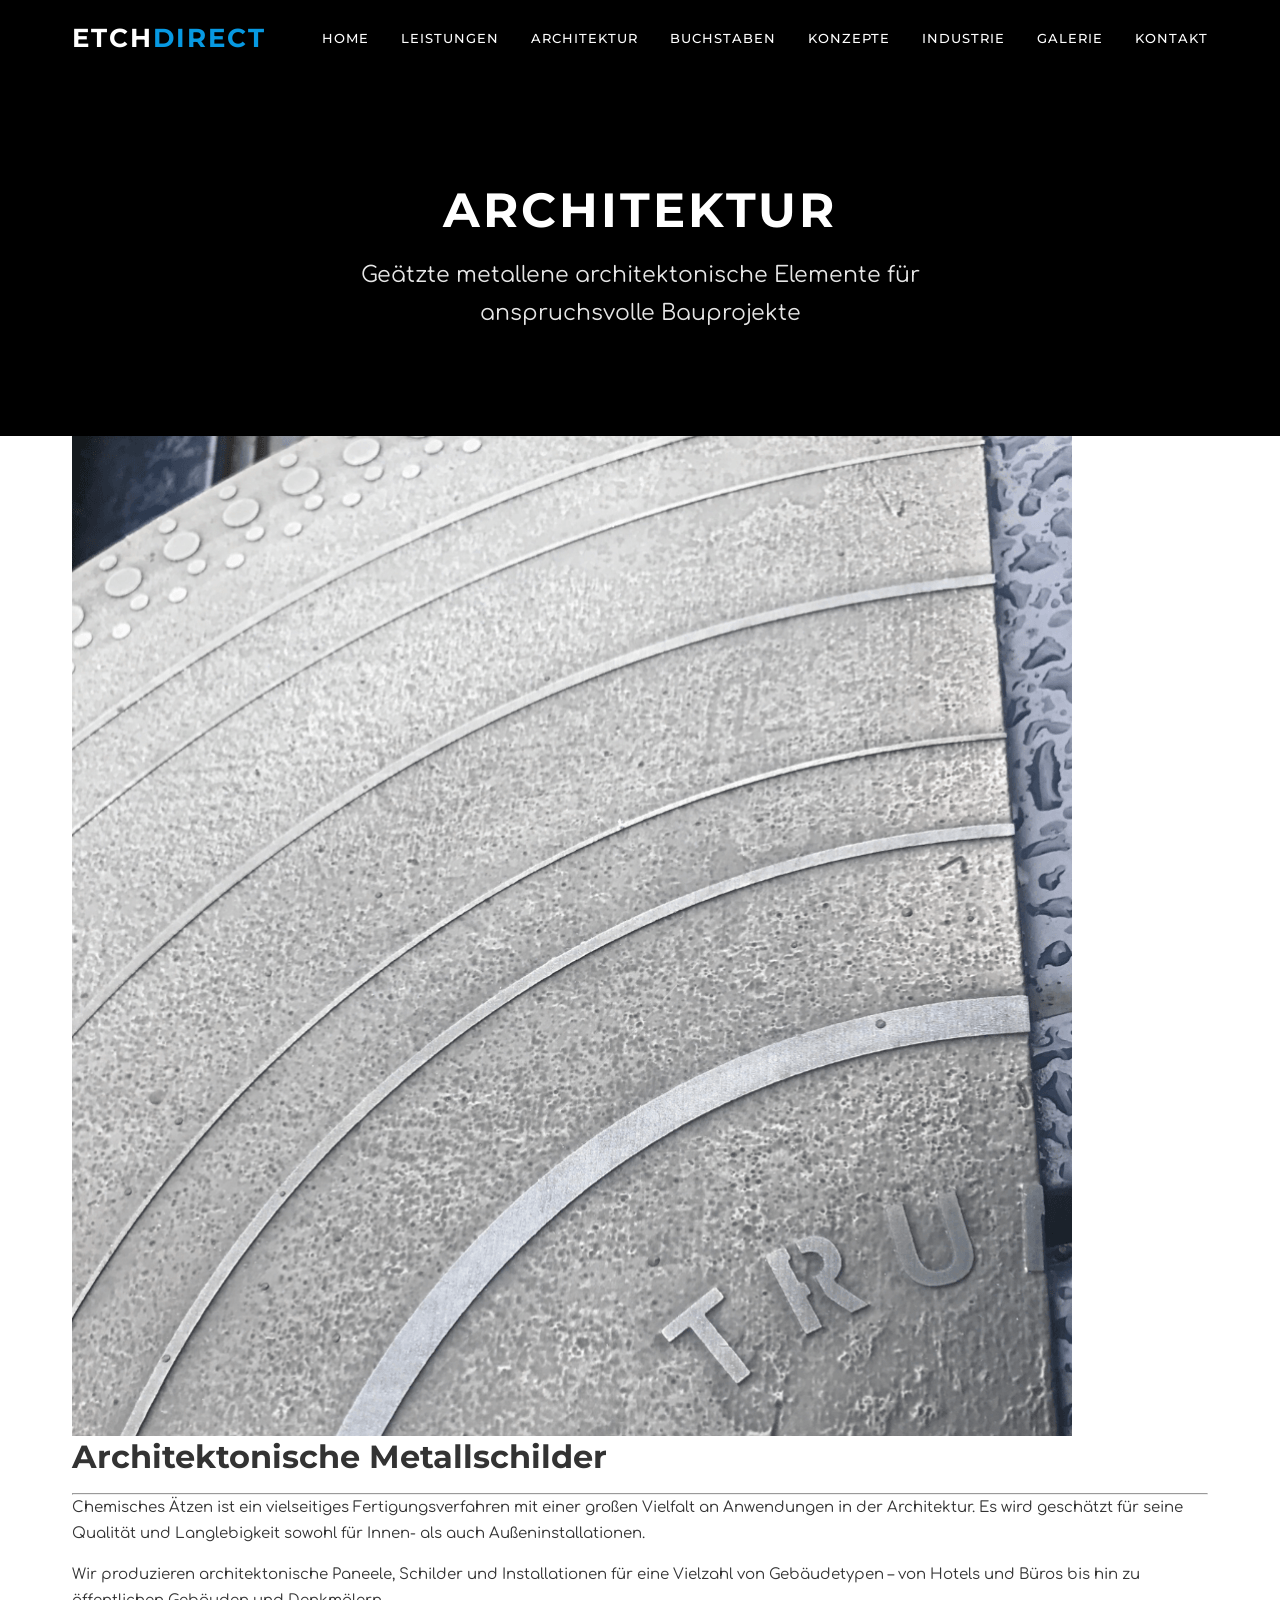
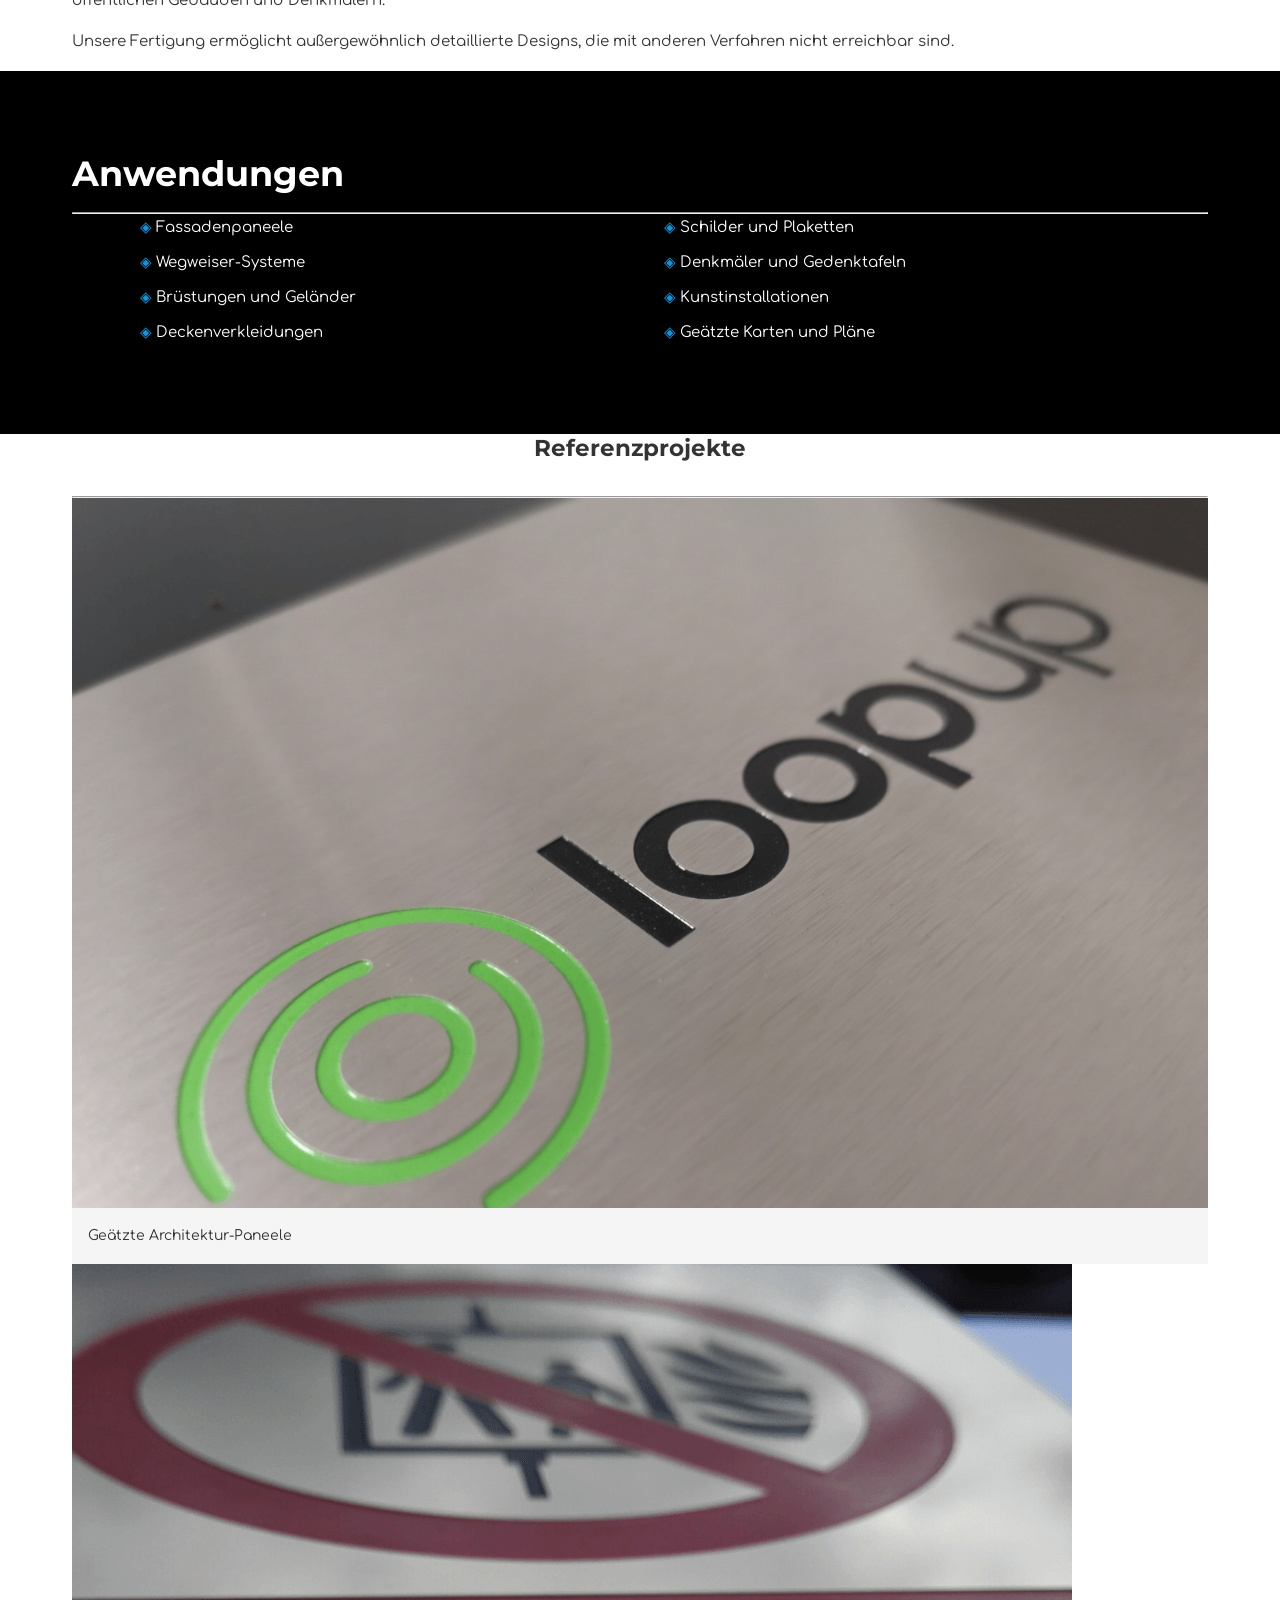
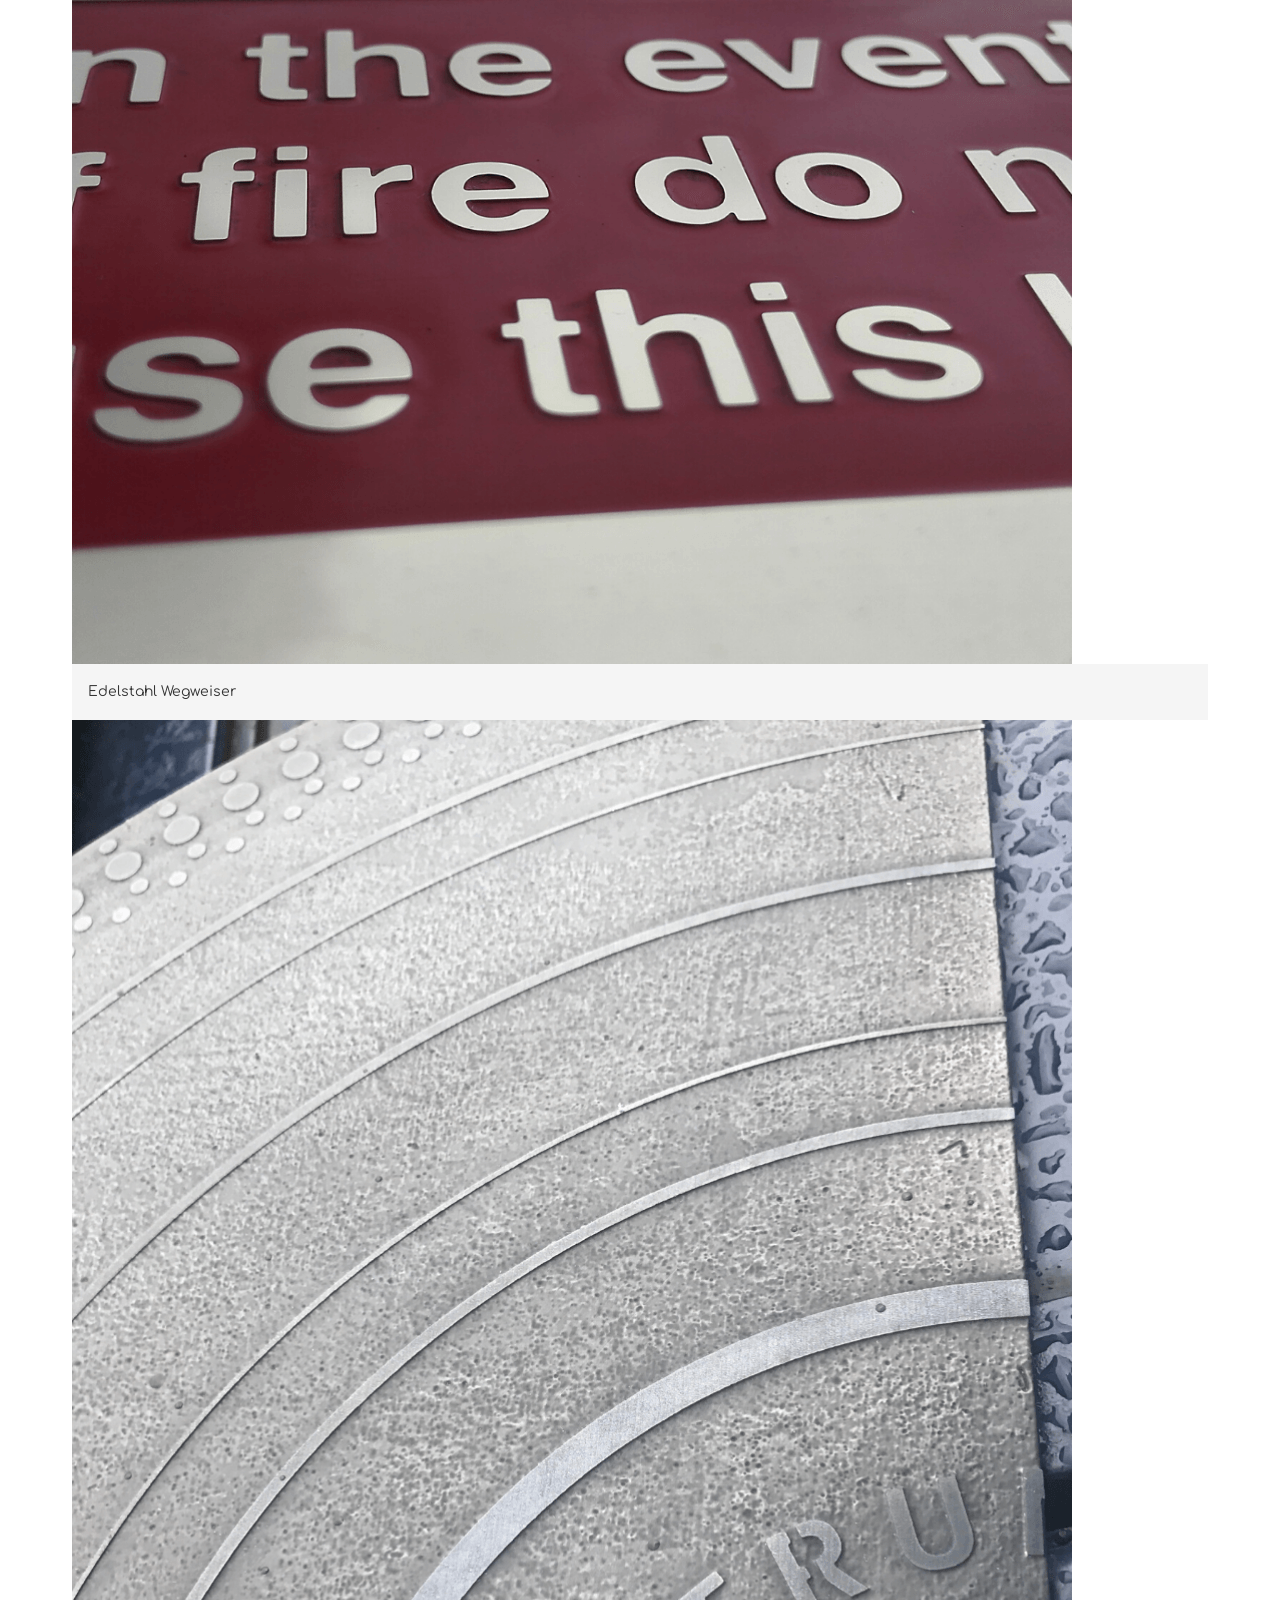
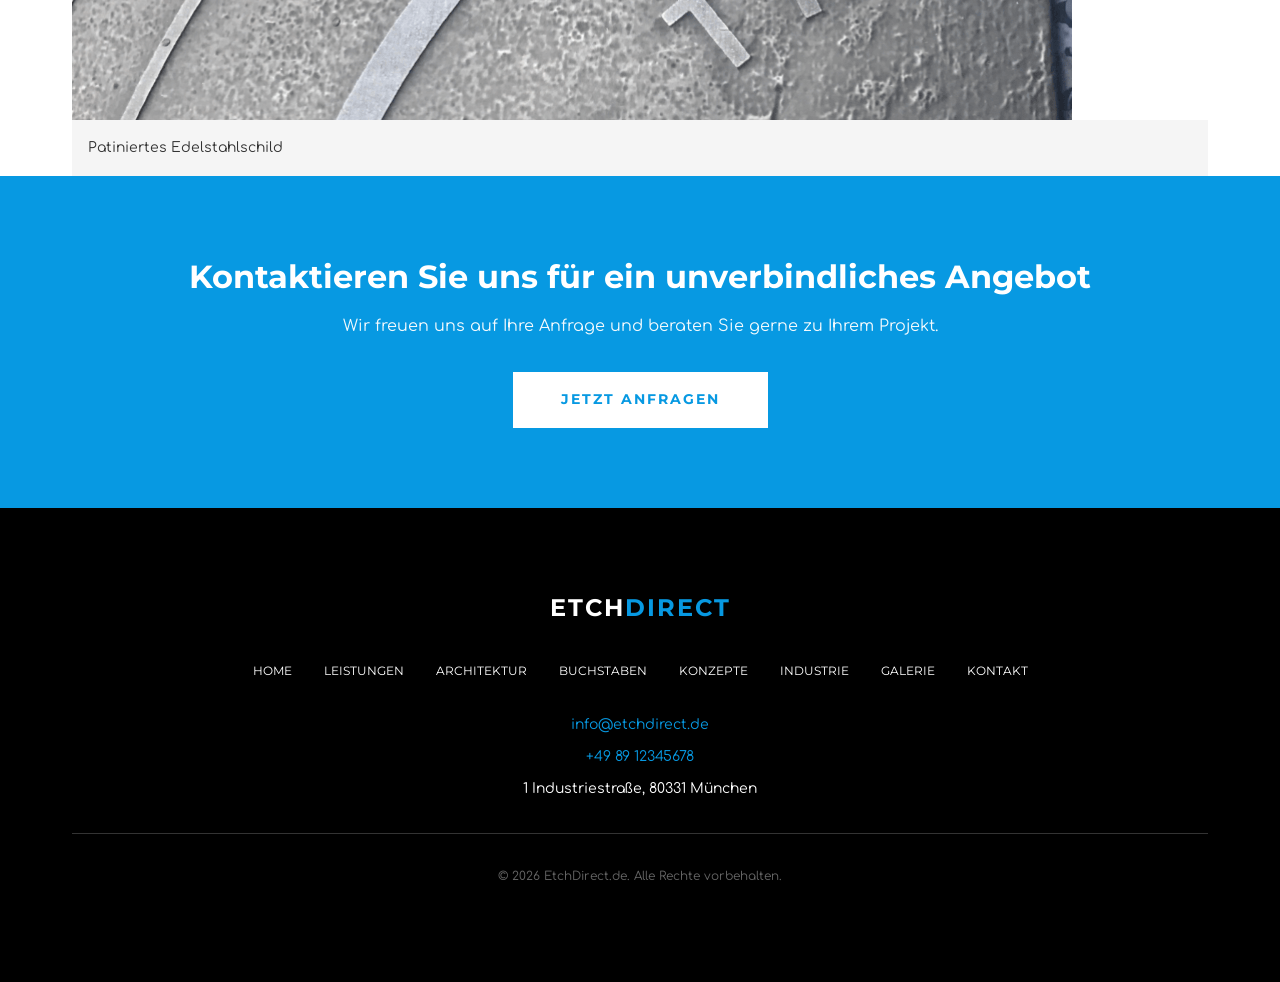
==== commit 620d3432: "Complete responsive redesign - German etching site with real product images - Full responsive redesi" ====
--- a/architectural.html
+++ b/architectural.html
@@ -15,16 +15,22 @@
     <link rel="stylesheet" href="styles.css">
 </head>
 <body>
+    <!-- Top Bar (Mobile Only) -->
     <div class="top-bar">
         <span class="top-bar__text">Ihr Handelspartner für Chemisches Ätzen – Ausschließlich für den Fachhandel</span>
     </div>
 
+    <!-- Header -->
     <header class="header">
         <div class="container header__inner">
             <a href="index.html" class="logo">Etch<span>Direct</span></a>
+            
+            <!-- Desktop Navigation -->
             <nav class="nav" aria-label="Hauptnavigation">
                 <ul class="nav__list">
-                    <li class="nav__item"><a href="index.html" class="nav__link">Home</a></li>
+                    <li class="nav__item">
+                        <a href="index.html" class="nav__link">Home</a>
+                    </li>
                     <li class="nav__item">
                         <a href="services/chemical-etching.html" class="nav__link">Leistungen</a>
                         <ul class="nav__dropdown">
@@ -41,12 +47,16 @@
                     <li class="nav__item"><a href="contact.html" class="nav__link">Kontakt</a></li>
                 </ul>
             </nav>
+            
+            <!-- Mobile Menu Toggle -->
             <button class="menu-toggle" aria-label="Menü öffnen" aria-expanded="false">
                 <span class="menu-toggle__bar"></span>
                 <span class="menu-toggle__bar"></span>
                 <span class="menu-toggle__bar"></span>
             </button>
         </div>
+        
+        <!-- Mobile Navigation -->
         <nav class="nav--mobile" aria-label="Mobile Navigation">
             <ul class="nav__list">
                 <li class="nav__item"><a href="index.html" class="nav__link">Home</a></li>
@@ -61,16 +71,18 @@
         </nav>
     </header>
 
+    <!-- Page Header -->
     <section class="page-header">
         <h1 class="page-header__title">Architektur</h1>
         <p class="page-header__subtitle">Geätzte metallene architektonische Elemente für anspruchsvolle Bauprojekte</p>
     </section>
 
+    <!-- Main Content Section -->
     <section class="two-col">
         <div class="container">
             <div class="two-col__grid">
                 <div class="two-col__image">
-                    <img src="images/deep-etched.jpg" alt="Tief geätztes Metallschild für architektonische Anwendung">
+                    <img src="images/etched+stainless+sign+with+patina.png" alt="Geätztes Edelstahl-Schilder mit Patina für Architektur" onerror="this.src='images/chemical+etching+examples.png'">
                 </div>
                 <div class="two-col__content">
                     <h2 class="two-col__title">Architektonische Metallschilder</h2>
@@ -89,22 +101,57 @@
         </div>
     </section>
 
+    <!-- Applications Section -->
     <section class="capabilities">
         <div class="container">
             <h2 class="capabilities__title">Anwendungen</h2>
             <hr class="divider">
-            <ul class="capabilities__list">
-                <li>Fassadenpaneele</li>
-                <li>Wegweiser-Systeme</li>
-                <li>Brüstungen und Geländer</li>
-                <li>Deckenverkleidungen</li>
-                <li>Schilder und Plaketten</li>
-                <li>Denkmäler und Gedenktafeln</li>
-                <li>Kunstinstallationen</li>
-            </ul>
-        </div>
-    </section>
-
+            <div class="capabilities__grid">
+                <ul class="capabilities__list">
+                    <li>Fassadenpaneele</li>
+                    <li>Wegweiser-Systeme</li>
+                    <li>Brüstungen und Geländer</li>
+                    <li>Deckenverkleidungen</li>
+                </ul>
+                <ul class="capabilities__list">
+                    <li>Schilder und Plaketten</li>
+                    <li>Denkmäler und Gedenktafeln</li>
+                    <li>Kunstinstallationen</li>
+                    <li>Geätzte Karten und Pläne</li>
+                </ul>
+            </div>
+        </div>
+    </section>
+
+    <!-- Project Showcase -->
+    <section class="section section--white">
+        <div class="container">
+            <h2 class="text-center" style="font-family: var(--font-primary); font-size: 23px; color: var(--color-grey-dark); margin-bottom: var(--spacing-md);">Referenzprojekte</h2>
+            <hr class="divider">
+            <div class="gallery-grid">
+                <div class="gallery-item">
+                    <img src="images/chemical+etching+examples.png" alt="Chemisch geätzte Architektur-Paneele">
+                    <div style="padding: 1rem; background: var(--color-grey-light);">
+                        <p style="margin: 0; font-size: 14px; color: var(--color-grey-dark);">Geätzte Architektur-Paneele</p>
+                    </div>
+                </div>
+                <div class="gallery-item">
+                    <img src="images/etched+metal+signs+and+nameplates.png" alt="Edelstahl Schilder">
+                    <div style="padding: 1rem; background: var(--color-grey-light);">
+                        <p style="margin: 0; font-size: 14px; color: var(--color-grey-dark);">Edelstahl Wegweiser</p>
+                    </div>
+                </div>
+                <div class="gallery-item">
+                    <img src="images/etched+stainless+sign+with+patina.png" alt="Patiniertes Edelstahlschild">
+                    <div style="padding: 1rem; background: var(--color-grey-light);">
+                        <p style="margin: 0; font-size: 14px; color: var(--color-grey-dark);">Patiniertes Edelstahlschild</p>
+                    </div>
+                </div>
+            </div>
+        </div>
+    </section>
+
+    <!-- CTA Section -->
     <section class="cta">
         <div class="container">
             <h2 class="cta__title">Kontaktieren Sie uns für ein unverbindliches Angebot</h2>
@@ -113,10 +160,11 @@
         </div>
     </section>
 
+    <!-- Footer -->
     <footer class="footer">
         <div class="container">
             <div class="footer__logo">Etch<span>Direct</span></div>
-            <nav class="footer__nav">
+            <nav class="footer__nav" aria-label="Fußzeilennavigation">
                 <a href="index.html" class="footer__nav-link">Home</a>
                 <a href="services/chemical-etching.html" class="footer__nav-link">Leistungen</a>
                 <a href="architectural.html" class="footer__nav-link">Architektur</a>
@@ -127,23 +175,37 @@
                 <a href="contact.html" class="footer__nav-link">Kontakt</a>
             </nav>
             <div class="footer__contact">
-                <div class="footer__contact-item"><a href="mailto:info@etchdirect.de">info@etchdirect.de</a></div>
-                <div class="footer__contact-item"><a href="tel:+498912345678">+49 89 12345678</a></div>
-                <div class="footer__contact-item">1 Industriestraße, 80331 München</div>
+                <div class="footer__contact-item">
+                    <a href="mailto:info@etchdirect.de">info@etchdirect.de</a>
+                </div>
+                <div class="footer__contact-item">
+                    <a href="tel:+498****5678">+49 89 12345678</a>
+                </div>
+                <div class="footer__contact-item">
+                    1 Industriestraße, 80331 München
+                </div>
             </div>
             <p class="footer__copy">© 2026 EtchDirect.de. Alle Rechte vorbehalten.</p>
         </div>
     </footer>
 
     <script>
+        // Mobile menu toggle
         const menuToggle = document.querySelector('.menu-toggle');
         const navMobile = document.querySelector('.nav--mobile');
+        
         if (menuToggle && navMobile) {
             menuToggle.addEventListener('click', function() {
                 this.classList.toggle('active');
                 navMobile.classList.toggle('active');
                 document.body.style.overflow = navMobile.classList.contains('active') ? 'hidden' : '';
+                
+                const isExpanded = this.getAttribute('aria-expanded') === 'true';
+                this.setAttribute('aria-expanded', !isExpanded);
+                this.setAttribute('aria-label', isExpanded ? 'Menü öffnen' : 'Menü schließen');
             });
+
+            // Close mobile menu when clicking a link
             document.querySelectorAll('.nav--mobile .nav__link').forEach(link => {
                 link.addEventListener('click', () => {
                     menuToggle.classList.remove('active');
@@ -154,4 +216,4 @@
         }
     </script>
 </body>
-</html>
+</html>
--- a/styles.css
+++ b/styles.css
@@ -1,8 +1,10 @@
-/* EtchDirect.de - German Chemical Etching Website Styles */
-/* Matched exactly to source site styling */
-
-/* ========================================
-   CSS Variables / Color Palette
+/* EtchDirect.de - Responsive Redesign
+   Color Scheme: Black/White/Accent Blue #0799E2
+   Fonts: Montserrat + Comfortaa
+*/
+
+/* ========================================
+   CSS Variables
    ======================================== */
 :root {
     --color-black: #000000;
@@ -11,23 +13,26 @@
     --color-grey-dark: #333333;
     --color-grey: #666666;
     --color-grey-light: #f5f5f5;
-    --color-divider: grey;
+    --color-divider: #444444;
     
     --font-primary: 'Montserrat', Arial, sans-serif;
-    --font-body: 'Comfortaa', 'Montserrat Fallback', Arial, sans-serif;
+    --font-body: 'Comfortaa', Arial, sans-serif;
     
     --spacing-xs: 0.5rem;
     --spacing-sm: 1rem;
     --spacing-md: 2rem;
     --spacing-lg: 3rem;
-    --spacing-xl: 4rem;
+    --spacing-xl: 5rem;
     
     --transition-fast: 0.3s ease;
     --transition-slow: 0.5s ease;
-}
-
-/* ========================================
-   Reset & Base Styles
+    
+    --max-width: 1200px;
+    --header-height: 80px;
+}
+
+/* ========================================
+   Reset & Base
    ======================================== */
 *, *::before, *::after {
     box-sizing: border-box;
@@ -43,7 +48,7 @@
 body {
     font-family: var(--font-body);
     font-size: 15px;
-    line-height: 1.6;
+    line-height: 1.7;
     color: var(--color-grey-dark);
     background-color: var(--color-white);
     overflow-x: hidden;
@@ -66,86 +71,81 @@
     text-decoration: underline;
 }
 
-h1, h2, h3, h4, h5, h6 {
+h1, h2, h3, h4 {
     font-family: var(--font-primary);
     font-weight: 700;
-    line-height: 1.2;
+    line-height: 1.3;
     margin-bottom: var(--spacing-sm);
 }
 
-h1 { font-size: 23px; }
-h2 { font-size: 20px; }
-h3 { font-size: 18px; }
-h4 { font-size: 16px; }
+h1 { font-size: clamp(1.8rem, 5vw, 2.5rem); }
+h2 { font-size: clamp(1.4rem, 4vw, 2rem); }
+h3 { font-size: clamp(1.1rem, 3vw, 1.4rem); }
 
 p {
     margin-bottom: var(--spacing-sm);
-    font-size: 15px;
-}
-
-/* ========================================
-   Layout Containers
+}
+
+/* ========================================
+   Layout Container
    ======================================== */
 .container {
     width: 100%;
-    max-width: 1200px;
-    margin: 0 auto;
-    padding: 0 var(--spacing-sm);
-}
-
-.section {
-    padding: var(--spacing-lg) 0;
-}
-
-.section--dark {
+    max-width: var(--max-width);
+    margin: 0 auto;
+    padding: 0 var(--spacing-md);
+}
+
+/* ========================================
+   Top Bar
+   ======================================== */
+.top-bar {
     background-color: var(--color-black);
     color: var(--color-white);
-}
-
-.section--grey {
-    background-color: var(--color-grey-light);
-    color: var(--color-grey-dark);
-}
-
-.section--white {
-    background-color: var(--color-white);
-    color: var(--color-grey-dark);
-}
-
-/* ========================================
-   Dividers
-   ======================================== */
-.divider {
-    border: none;
-    border-top: 2px solid var(--color-divider);
-    margin: var(--spacing-md) 0;
-}
-
-/* ========================================
-   Header & Navigation
+    text-align: center;
+    padding: var(--spacing-xs) var(--spacing-sm);
+    font-family: var(--font-primary);
+    font-size: 12px;
+    font-weight: 500;
+    text-transform: uppercase;
+    letter-spacing: 1px;
+}
+
+@media (min-width: 768px) {
+    .top-bar {
+        display: none;
+    }
+}
+
+/* ========================================
+   Header / Navbar
    ======================================== */
 .header {
-    background-color: var(--color-black);
-    padding: var(--spacing-sm) 0;
     position: sticky;
     top: 0;
     z-index: 1000;
+    background-color: var(--color-black);
+    padding: var(--spacing-sm) 0;
 }
 
 .header__inner {
     display: flex;
     justify-content: space-between;
     align-items: center;
+    max-width: var(--max-width);
+    margin: 0 auto;
+    padding: 0 var(--spacing-md);
 }
 
 .logo {
     font-family: var(--font-primary);
-    font-size: 1.5rem;
+    font-size: 1.6rem;
     font-weight: 700;
     color: var(--color-white);
     text-transform: uppercase;
     letter-spacing: 2px;
     text-decoration: none;
+    z-index: 1001;
 }
 
 .logo span {
@@ -157,16 +157,16 @@
     display: none;
 }
 
-@media (min-width: 768px) {
+@media (min-width: 992px) {
     .nav {
         display: block;
     }
 }
 
 .nav__list {
-    list-style: none;
     display: flex;
     gap: var(--spacing-md);
+    list-style: none;
     align-items: center;
 }
 
@@ -177,49 +177,40 @@
 .nav__link {
     color: var(--color-white);
     font-family: var(--font-primary);
-    font-size: 14px;
+    font-size: 13px;
     font-weight: 500;
     text-transform: uppercase;
     letter-spacing: 1px;
     padding: var(--spacing-xs) 0;
     display: block;
     text-decoration: none;
+    transition: color var(--transition-fast);
 }
 
 .nav__link:hover {
     color: var(--color-accent-blue);
     text-decoration: none;
-}
-
-/* Pipe separator between nav items */
-.nav__item:not(:last-child)::after {
-    content: '|';
-    color: var(--color-grey);
-    position: absolute;
-    right: calc(-1 * var(--spacing-md) / 2 - 4px);
-    top: 50%;
-    transform: translateY(-50%);
 }
 
 /* Dropdown */
 .nav__dropdown {
     position: absolute;
     top: 100%;
-    left: 0;
+    left: 50%;
+    transform: translateX(-50%);
     background-color: var(--color-black);
-    min-width: 200px;
+    min-width: 220px;
     opacity: 0;
     visibility: hidden;
-    transform: translateY(10px);
     transition: all var(--transition-fast);
     z-index: 100;
     border-top: 2px solid var(--color-accent-blue);
+    padding: var(--spacing-xs) 0;
 }
 
 .nav__item:hover .nav__dropdown {
     opacity: 1;
     visibility: visible;
-    transform: translateY(0);
 }
 
 .nav__dropdown-link {
@@ -227,9 +218,9 @@
     padding: var(--spacing-xs) var(--spacing-sm);
     color: var(--color-white);
     font-family: var(--font-primary);
-    font-size: 13px;
-    border-bottom: 1px solid var(--color-grey-dark);
-    text-decoration: none;
+    font-size: 12px;
+    text-decoration: none;
+    transition: background-color var(--transition-fast);
 }
 
 .nav__dropdown-link:hover {
@@ -243,15 +234,16 @@
     display: flex;
     flex-direction: column;
     justify-content: space-between;
-    width: 30px;
-    height: 24px;
+    width: 28px;
+    height: 20px;
     background: none;
     border: none;
     cursor: pointer;
     padding: 0;
-}
-
-@media (min-width: 768px) {
+    z-index: 1001;
+}
+
+@media (min-width: 992px) {
     .menu-toggle {
         display: none;
     }
@@ -260,7 +252,7 @@
 .menu-toggle__bar {
     display: block;
     width: 100%;
-    height: 3px;
+    height: 2px;
     background-color: var(--color-white);
     transition: all var(--transition-fast);
 }
@@ -277,14 +269,14 @@
     transform: rotate(-45deg) translate(6px, -6px);
 }
 
-/* Mobile Navigation Overlay */
+/* Mobile Navigation */
 .nav--mobile {
     position: fixed;
     top: 0;
     left: 0;
     width: 100%;
     height: 100vh;
-    background-color: rgba(0, 0, 0, 0.95);
+    background-color: rgba(0, 0, 0, 0.97);
     display: flex;
     flex-direction: column;
     justify-content: center;
@@ -309,56 +301,13 @@
 }
 
 .nav--mobile .nav__link {
-    font-size: 1.5rem;
-    color: var(--color-white);
-    text-decoration: none;
-}
-
-.nav--mobile .nav__item::after {
-    display: none;
-}
-
-/* Social Icons */
-.social-icons {
-    display: flex;
-    gap: var(--spacing-sm);
-    margin-top: var(--spacing-sm);
-}
-
-.social-icon {
-    color: var(--color-white);
-    font-size: 1.25rem;
-    transition: color var(--transition-fast);
-    text-decoration: none;
-}
-
-.social-icon:hover {
-    color: var(--color-accent-blue);
-}
-
-/* ========================================
-   Top Bar (Mobile Only)
-   ======================================== */
-.top-bar {
-    background-color: var(--color-black);
-    color: var(--color-white);
-    text-align: center;
-    padding: var(--spacing-sm);
-    display: block;
-}
-
-@media (min-width: 768px) {
-    .top-bar {
-        display: none;
-    }
-}
-
-.top-bar__text {
-    font-family: var(--font-primary);
-    font-size: 14px;
-    font-weight: 500;
-    text-transform: uppercase;
-    letter-spacing: 1px;
+    font-size: 1.4rem;
+    color: var(--color-white);
+    text-decoration: none;
+}
+
+.nav--mobile .nav__link:hover {
+    color: var(--color-accent-blue);
 }
 
 /* ========================================
@@ -366,42 +315,44 @@
    ======================================== */
 .hero {
     position: relative;
+    min-height: 80vh;
+    display: flex;
+    align-items: center;
     background-color: var(--color-black);
-    color: var(--color-white);
-    text-align: center;
-    padding: var(--spacing-xl) var(--spacing-sm);
-    min-height: 70vh;
-    display: flex;
-    flex-direction: column;
-    justify-content: center;
-    align-items: center;
-    background-size: cover;
-    background-position: center;
-    background-repeat: no-repeat;
-}
-
-.hero__background {
+    overflow: hidden;
+}
+
+.hero__bg-image {
     position: absolute;
     top: 0;
     left: 0;
     width: 100%;
     height: 100%;
-    background-image: url('images/hero-bg.png');
-    background-size: cover;
-    background-position: center;
-    opacity: 0.6;
-    z-index: 0;
+    object-fit: cover;
+    opacity: 0.4;
+}
+
+.hero__overlay {
+    position: absolute;
+    top: 0;
+    left: 0;
+    width: 100%;
+    height: 100%;
+    background: linear-gradient(135deg, rgba(0,0,0,0.9) 0%, rgba(0,0,0,0.6) 100%);
 }
 
 .hero__content {
     position: relative;
     z-index: 1;
-    max-width: 900px;
+    max-width: var(--max-width);
+    margin: 0 auto;
+    padding: var(--spacing-xl) var(--spacing-md);
+    text-align: center;
+    color: var(--color-white);
 }
 
 .hero__title {
-    font-family: var(--font-primary);
-    font-size: 36px;
+    font-size: clamp(2rem, 6vw, 3.5rem);
     font-weight: 700;
     text-transform: uppercase;
     letter-spacing: 3px;
@@ -411,307 +362,69 @@
 
 .hero__subtitle {
     font-family: var(--font-primary);
-    font-size: 23px;
+    font-size: clamp(1rem, 3vw, 1.4rem);
     max-width: 800px;
-    margin: 0 auto var(--spacing-md);
-    line-height: 1.4;
-}
-
-.hero__text {
-    font-family: var(--font-body);
-    font-size: 15px;
-    max-width: 700px;
-    margin: 0 auto;
-    line-height: 1.8;
-    color: var(--color-white);
-}
-
-/* ========================================
-   About / Intro Section
-   ======================================== */
-.about {
-    padding: var(--spacing-xl) var(--spacing-sm);
-    background-color: var(--color-black);
-    color: var(--color-white);
+    margin: 0 auto var(--spacing-lg);
+    line-height: 1.5;
+    color: var(--color-accent-blue);
+}
+
+.hero__divider {
+    width: 80px;
+    height: 3px;
+    background-color: var(--color-accent-blue);
+    margin: 0 auto var(--spacing-lg);
+}
+
+/* ========================================
+   Intro Text Section
+   ======================================== */
+.intro {
+    padding: var(--spacing-xl) var(--spacing-md);
+    background-color: var(--color-white);
     text-align: center;
 }
 
-.about__title {
-    font-family: var(--font-primary);
-    font-size: 23px;
+.intro__content {
+    max-width: 900px;
+    margin: 0 auto;
+}
+
+.intro__text {
+    font-size: 16px;
+    line-height: 1.9;
+    color: var(--color-grey-dark);
+    text-align: left;
+}
+
+.intro__text p {
+    margin-bottom: var(--spacing-md);
+}
+
+/* ========================================
+   Benefits Section
+   ======================================== */
+.benefits {
+    padding: var(--spacing-xl) var(--spacing-md);
+    background-color: var(--color-grey-light);
+}
+
+.benefits__header {
     text-align: center;
-    margin-bottom: var(--spacing-md);
-    color: var(--color-white);
-}
-
-.about__text {
-    max-width: 900px;
-    margin: 0 auto;
-    text-align: left;
-    font-family: var(--font-body);
-    font-size: 15px;
-    line-height: 1.8;
-    color: var(--color-white);
-}
-
-.about__text p {
-    margin-bottom: var(--spacing-md);
-    color: var(--color-white);
-}
-
-/* ========================================
-   Contact Section
-   ======================================== */
-.contact {
-    padding: var(--spacing-xl) var(--spacing-sm);
-    background-color: var(--color-black);
-    color: var(--color-white);
-}
-
-.contact__grid {
-    display: grid;
-    grid-template-columns: 1fr;
-    gap: var(--spacing-lg);
-    max-width: 1000px;
-    margin: 0 auto;
-}
-
-@media (min-width: 768px) {
-    .contact__grid {
-        grid-template-columns: 1fr 1fr;
-    }
-}
-
-.contact__info {
-    text-align: center;
-}
-
-@media (min-width: 768px) {
-    .contact__info {
-        text-align: left;
-    }
-}
-
-.contact__info-title {
-    font-family: var(--font-primary);
-    font-size: 23px;
-    color: var(--color-white);
-    margin-bottom: var(--spacing-md);
-}
-
-.contact__info-text {
-    font-family: var(--font-body);
-    font-size: 15px;
-    color: var(--color-white);
-    margin-bottom: var(--spacing-md);
-    line-height: 1.8;
-}
-
-.contact__info-item {
-    margin-bottom: var(--spacing-md);
-}
-
-.contact__info-label {
-    font-family: var(--font-primary);
-    font-size: 15px;
-    color: var(--color-white);
-    margin-bottom: var(--spacing-xs);
-}
-
-.contact__info-value {
-    font-family: var(--font-primary);
-    font-size: 18px;
-    color: var(--color-white);
-}
-
-.contact__info-value a {
-    color: var(--color-accent-blue);
-}
-
-/* ========================================
-   Contact Form
-   ======================================== */
-.contact-form {
-    background-color: var(--color-black);
-    padding: var(--spacing-md);
-}
-
-.form-group {
-    margin-bottom: var(--spacing-sm);
-}
-
-.form-label {
-    display: block;
-    font-family: var(--font-primary);
-    font-size: 14px;
-    color: var(--color-white);
-    margin-bottom: var(--spacing-xs);
-    text-transform: uppercase;
-    letter-spacing: 1px;
-}
-
-.form-input,
-.form-textarea {
-    width: 100%;
-    padding: 0.75rem;
-    font-family: var(--font-primary);
-    font-size: 15px;
-    border: 2px solid var(--color-grey);
-    background-color: var(--color-black);
-    color: var(--color-white);
-    transition: border-color var(--transition-fast);
-}
-
-.form-input:focus,
-.form-textarea:focus {
-    outline: none;
-    border-color: var(--color-accent-blue);
-}
-
-.form-textarea {
-    min-height: 150px;
-    resize: vertical;
-}
-
-.form-button {
-    width: 100%;
-    padding: 1rem;
-    font-family: var(--font-primary);
-    font-size: 14px;
-    font-weight: 700;
-    text-transform: uppercase;
-    letter-spacing: 2px;
-    background-color: var(--color-accent-blue);
-    color: var(--color-white);
-    border: none;
-    cursor: pointer;
-    transition: background-color var(--transition-fast);
-}
-
-.form-button:hover {
-    background-color: #0588c4;
-}
-
-/* ========================================
-   Features Section
-   ======================================== */
-.features {
-    padding: var(--spacing-xl) var(--spacing-sm);
-    background-color: var(--color-white);
-}
-
-.features__title {
-    font-family: var(--font-primary);
-    font-size: 23px;
-    text-align: center;
-    color: var(--color-grey-dark);
-    margin-bottom: var(--spacing-md);
-}
-
-.features__grid {
-    display: grid;
-    grid-template-columns: 1fr;
-    gap: var(--spacing-md);
-    max-width: 1200px;
-    margin: 0 auto;
-}
-
-@media (min-width: 768px) {
-    .features__grid {
-        grid-template-columns: 1fr 1fr;
-    }
-}
-
-@media (min-width: 1024px) {
-    .features__grid {
-        grid-template-columns: 1fr 1fr 1fr;
-    }
-}
-
-.feature-card {
-    padding: var(--spacing-md);
-    text-align: center;
-}
-
-.feature-card__title {
-    font-family: var(--font-primary);
-    font-size: 16px;
+    margin-bottom: var(--spacing-lg);
+}
+
+.benefits__title {
+    font-size: clamp(1.5rem, 4vw, 2.2rem);
     color: var(--color-grey-dark);
     margin-bottom: var(--spacing-sm);
 }
 
-.feature-card__text {
-    font-family: var(--font-body);
-    font-size: 15px;
-    color: var(--color-grey-dark);
-    line-height: 1.7;
-}
-
-/* ========================================
-   Two Column Section (Features/Image)
-   ======================================== */
-.two-col {
-    padding: var(--spacing-xl) var(--spacing-sm);
-    background-color: var(--color-white);
-}
-
-.two-col__grid {
-    display: grid;
-    grid-template-columns: 1fr;
-    gap: var(--spacing-lg);
-    max-width: 1200px;
-    margin: 0 auto;
-    align-items: center;
-}
-
-@media (min-width: 768px) {
-    .two-col__grid {
-        grid-template-columns: 1fr 1fr;
-    }
-}
-
-.two-col__image {
-    width: 100%;
-}
-
-.two-col__image img {
-    width: 100%;
-    height: auto;
-}
-
-.two-col__content {
-    padding: var(--spacing-md);
-}
-
-.two-col__title {
-    font-family: var(--font-primary);
-    font-size: 23px;
-    color: var(--color-grey-dark);
-    margin-bottom: var(--spacing-md);
-}
-
-.two-col__text {
-    font-family: var(--font-body);
-    font-size: 15px;
-    color: var(--color-grey-dark);
-    line-height: 1.8;
-}
-
-/* ========================================
-   Benefits Section
-   ======================================== */
-.benefits {
-    padding: var(--spacing-xl) var(--spacing-sm);
-    background-color: var(--color-black);
-    color: var(--color-white);
-}
-
-.benefits__title {
-    font-family: var(--font-primary);
-    font-size: 23px;
-    color: var(--color-white);
-    text-align: center;
-    margin-bottom: var(--spacing-md);
+.benefits__divider {
+    width: 60px;
+    height: 3px;
+    background-color: var(--color-accent-blue);
+    margin: 0 auto;
 }
 
 .benefits__grid {
@@ -729,44 +442,56 @@
 }
 
 .benefits__text {
-    font-family: var(--font-body);
     font-size: 15px;
-    color: var(--color-white);
     line-height: 1.8;
+    color: var(--color-grey-dark);
 }
 
 .benefits__list {
     list-style: none;
-    font-family: var(--font-body);
     font-size: 15px;
-    color: var(--color-white);
     line-height: 1.8;
+    color: var(--color-grey-dark);
 }
 
 .benefits__list li {
     margin-bottom: var(--spacing-xs);
+    padding-left: var(--spacing-sm);
+    position: relative;
 }
 
 .benefits__list li::before {
-    content: '◈ ';
-    color: var(--color-accent-blue);
+    content: '◈';
+    color: var(--color-accent-blue);
+    position: absolute;
+    left: 0;
 }
 
 /* ========================================
    Capabilities Section
    ======================================== */
 .capabilities {
-    padding: var(--spacing-xl) var(--spacing-sm);
+    padding: var(--spacing-xl) var(--spacing-md);
     background-color: var(--color-black);
     color: var(--color-white);
 }
 
+.capabilities__header {
+    text-align: center;
+    margin-bottom: var(--spacing-lg);
+}
+
 .capabilities__title {
-    font-family: var(--font-primary);
-    font-size: 23px;
-    color: var(--color-white);
-    text-align: center;
-    margin-bottom: var(--spacing-md);
+    font-size: clamp(1.5rem, 4vw, 2.2rem);
+    color: var(--color-white);
+    margin-bottom: var(--spacing-sm);
+}
+
+.capabilities__divider {
+    width: 60px;
+    height: 3px;
+    background-color: var(--color-accent-blue);
+    margin: 0 auto;
 }
 
 .capabilities__grid {
@@ -783,79 +508,115 @@
     }
 }
 
+.capabilities__description {
+    font-size: 15px;
+    line-height: 1.9;
+    color: var(--color-white);
+}
+
+.capabilities__list-section {
+    margin-top: var(--spacing-md);
+}
+
+.capabilities__subtitle {
+    font-size: 1.1rem;
+    color: var(--color-accent-blue);
+    margin-bottom: var(--spacing-sm);
+    margin-top: var(--spacing-md);
+}
+
 .capabilities__list {
     list-style: none;
-    font-family: var(--font-body);
     font-size: 15px;
-    color: var(--color-white);
     line-height: 1.8;
+    color: var(--color-white);
 }
 
 .capabilities__list li {
     margin-bottom: var(--spacing-xs);
+    padding-left: var(--spacing-sm);
+    position: relative;
 }
 
 .capabilities__list li::before {
-    content: '◈ ';
-    color: var(--color-accent-blue);
-}
-
-/* ========================================
-   Capabilities Light Section
-   ======================================== */
-.capabilities-light {
-    padding: var(--spacing-xl) var(--spacing-sm);
+    content: '◈';
+    color: var(--color-accent-blue);
+    position: absolute;
+    left: 0;
+}
+
+/* ========================================
+   Image Grid Section
+   ======================================== */
+.image-grid {
+    padding: var(--spacing-xl) var(--spacing-md);
     background-color: var(--color-white);
+}
+
+.image-grid__header {
+    text-align: center;
+    margin-bottom: var(--spacing-lg);
+}
+
+.image-grid__title {
+    font-size: clamp(1.5rem, 4vw, 2.2rem);
     color: var(--color-grey-dark);
-}
-
-.capabilities-light__title {
-    font-family: var(--font-primary);
-    font-size: 18px;
-    color: var(--color-grey-dark);
+    margin-bottom: var(--spacing-sm);
+}
+
+.image-grid__divider {
+    width: 60px;
+    height: 3px;
+    background-color: var(--color-accent-blue);
+    margin: 0 auto;
+}
+
+.image-grid__items {
+    display: grid;
+    grid-template-columns: repeat(auto-fill, minmax(280px, 1fr));
+    gap: var(--spacing-md);
+    max-width: var(--max-width);
+    margin: 0 auto;
+}
+
+.image-grid__item {
+    position: relative;
+    overflow: hidden;
+    aspect-ratio: 4/3;
+    background-color: var(--color-grey-light);
+}
+
+.image-grid__item img {
+    width: 100%;
+    height: 100%;
+    object-fit: cover;
+    transition: transform var(--transition-fast);
+}
+
+.image-grid__item:hover img {
+    transform: scale(1.05);
+}
+
+/* ========================================
+   CTA Section
+   ======================================== */
+.cta {
+    padding: var(--spacing-xl) var(--spacing-md);
+    background-color: var(--color-accent-blue);
+    color: var(--color-white);
+    text-align: center;
+}
+
+.cta__title {
+    font-size: clamp(1.3rem, 4vw, 2rem);
+    color: var(--color-white);
+    margin-bottom: var(--spacing-sm);
+}
+
+.cta__text {
+    font-size: 16px;
     margin-bottom: var(--spacing-md);
-}
-
-.capabilities-light__list {
-    list-style: none;
-    font-family: var(--font-body);
-    font-size: 15px;
-    color: var(--color-grey-dark);
-    line-height: 1.8;
-}
-
-.capabilities-light__list li {
-    margin-bottom: var(--spacing-xs);
-}
-
-.capabilities-light__list li::before {
-    content: '◈ ';
-    color: var(--color-accent-blue);
-}
-
-/* ========================================
-   CTA Section
-   ======================================== */
-.cta {
-    padding: var(--spacing-xl) var(--spacing-sm);
-    background-color: var(--color-black);
-    color: var(--color-white);
-    text-align: center;
-}
-
-.cta__title {
-    font-family: var(--font-primary);
-    font-size: 18px;
-    color: var(--color-white);
-    margin-bottom: var(--spacing-md);
-}
-
-.cta__text {
-    font-family: var(--font-body);
-    font-size: 15px;
-    color: var(--color-white);
-    margin-bottom: var(--spacing-md);
-    line-height: 1.8;
+    opacity: 0.95;
 }
 
 .cta__button {
@@ -866,14 +627,14 @@
     font-weight: 700;
     text-transform: uppercase;
     letter-spacing: 2px;
-    background-color: var(--color-accent-blue);
-    color: var(--color-white);
-    text-decoration: none;
-    transition: background-color var(--transition-fast);
+    background-color: var(--color-white);
+    color: var(--color-accent-blue);
+    text-decoration: none;
+    transition: all var(--transition-fast);
 }
 
 .cta__button:hover {
-    background-color: #0588c4;
+    background-color: var(--color-black);
     color: var(--color-white);
     text-decoration: none;
 }
@@ -882,7 +643,7 @@
    Footer
    ======================================== */
 .footer {
-    padding: var(--spacing-xl) var(--spacing-sm);
+    padding: var(--spacing-xl) var(--spacing-md);
     background-color: var(--color-black);
     color: var(--color-white);
     text-align: center;
@@ -906,16 +667,17 @@
     display: flex;
     flex-wrap: wrap;
     justify-content: center;
-    gap: var(--spacing-sm);
+    gap: var(--spacing-sm) var(--spacing-md);
     margin-bottom: var(--spacing-md);
 }
 
 .footer__nav-link {
     font-family: var(--font-primary);
-    font-size: 13px;
+    font-size: 12px;
     color: var(--color-white);
     text-transform: uppercase;
     text-decoration: none;
+    transition: color var(--transition-fast);
 }
 
 .footer__nav-link:hover {
@@ -928,9 +690,7 @@
 }
 
 .footer__contact-item {
-    font-family: var(--font-body);
     font-size: 14px;
-    color: var(--color-white);
     margin-bottom: var(--spacing-xs);
 }
 
@@ -939,40 +699,19 @@
 }
 
 .footer__copy {
-    font-family: var(--font-body);
     font-size: 12px;
     color: var(--color-grey);
-    margin-top: var(--spacing-md);
     padding-top: var(--spacing-md);
     border-top: 1px solid var(--color-grey-dark);
-}
-
-/* ========================================
-   Page Header
-   ======================================== */
-.page-header {
-    background-color: var(--color-black);
-    color: var(--color-white);
-    text-align: center;
-    padding: var(--spacing-xl) var(--spacing-sm);
-}
-
-.page-header__title {
-    font-family: var(--font-primary);
-    font-size: 36px;
-    font-weight: 700;
-    color: var(--color-white);
-    margin-bottom: var(--spacing-sm);
-}
-
-.page-header__subtitle {
-    font-family: var(--font-body);
-    font-size: 15px;
-    color: var(--color-white);
-    max-width: 700px;
-    margin: 0 auto;
-    line-height: 1.8;
-}
+    margin-top: var(--spacing-md);
+}
+
+/* ========================================
+   Utility Classes
+   ======================================== */
+.text-center { text-align: center; }
+.mt-2 { margin-top: 2rem; }
+.mb-2 { margin-bottom: 2rem; }
 
 /* ========================================
    Button Styles
@@ -986,18 +725,7 @@
     text-transform: uppercase;
     letter-spacing: 2px;
     text-decoration: none;
-    transition: background-color var(--transition-fast);
-}
-
-.btn--primary {
-    background-color: var(--color-accent-blue);
-    color: var(--color-white);
-}
-
-.btn--primary:hover {
-    background-color: #0588c4;
-    color: var(--color-white);
-    text-decoration: none;
+    transition: all var(--transition-fast);
 }
 
 .btn--secondary {
@@ -1013,75 +741,71 @@
 }
 
 /* ========================================
-   Text Utilities
-   ======================================== */
-.text-center {
+   Page Header
+   ======================================== */
+.page-header {
+    background-color: var(--color-black);
+    color: var(--color-white);
     text-align: center;
-}
-
-.text-white {
-    color: var(--color-white);
-}
-
-.text-dark {
-    color: var(--color-grey-dark);
-}
-
-.mt-2 {
-    margin-top: 2rem;
-}
-
-.mb-2 {
-    margin-bottom: 2rem;
-}
-
-/* ========================================
-   Gallery Grid
-   ======================================== */
-.gallery-grid {
+    padding: var(--spacing-xl) var(--spacing-sm);
+    min-height: 40vh;
+    display: flex;
+    flex-direction: column;
+    justify-content: center;
+    align-items: center;
+}
+
+.page-header__title {
+    font-family: var(--font-primary);
+    font-size: clamp(28px, 6vw, 48px);
+    font-weight: 700;
+    text-transform: uppercase;
+    letter-spacing: 3px;
+    margin-bottom: var(--spacing-sm);
+    color: var(--color-white);
+}
+
+.page-header__subtitle {
+    font-family: var(--font-body);
+    font-size: clamp(16px, 3vw, 22px);
+    max-width: 700px;
+    margin: 0 auto;
+    color: var(--color-white);
+    opacity: 0.9;
+}
+
+/* ========================================
+   Gallery Showcase Section
+   ======================================== */
+.gallery-showcase {
+    padding: var(--spacing-lg) 0;
+    background-color: var(--color-grey-light);
+}
+
+.gallery-showcase__grid {
     display: grid;
-    grid-template-columns: repeat(auto-fit, minmax(280px, 1fr));
+    grid-template-columns: repeat(auto-fit, minmax(300px, 1fr));
     gap: var(--spacing-md);
     max-width: 1200px;
     margin: 0 auto;
-    padding: var(--spacing-lg) var(--spacing-sm);
-}
-
-.gallery-item {
+    padding: 0 var(--spacing-sm);
+}
+
+.gallery-showcase__item {
+    position: relative;
     overflow: hidden;
-    background-color: var(--color-grey-light);
-}
-
-.gallery-item img {
+    aspect-ratio: 4/3;
+    background-color: var(--color-white);
+    box-shadow: 0 4px 15px rgba(0,0,0,0.1);
+}
+
+.gallery-showcase__item img {
     width: 100%;
-    height: 250px;
+    height: 100%;
     object-fit: cover;
     transition: transform var(--transition-fast);
 }
 
-.gallery-item:hover img {
+.gallery-showcase__item:hover img {
     transform: scale(1.05);
 }
-
-/* ========================================
-   Service Cards
-   ======================================== */
-.service-card {
-    padding: var(--spacing-lg);
-    background-color: var(--color-grey-light);
-    margin-bottom: var(--spacing-md);
-}
-
-.service-card__title {
-    font-family: var(--font-primary);
-    font-size: 18px;
-    color: var(--color-grey-dark);
-    margin-bottom: var(--spacing-sm);
-}
-
-.service-card__text {
-    font-family: var(--font-body);
-    font-size: 15px;
-    color: var(--color-grey-dark);
-    line-height: 1.8;
-}
